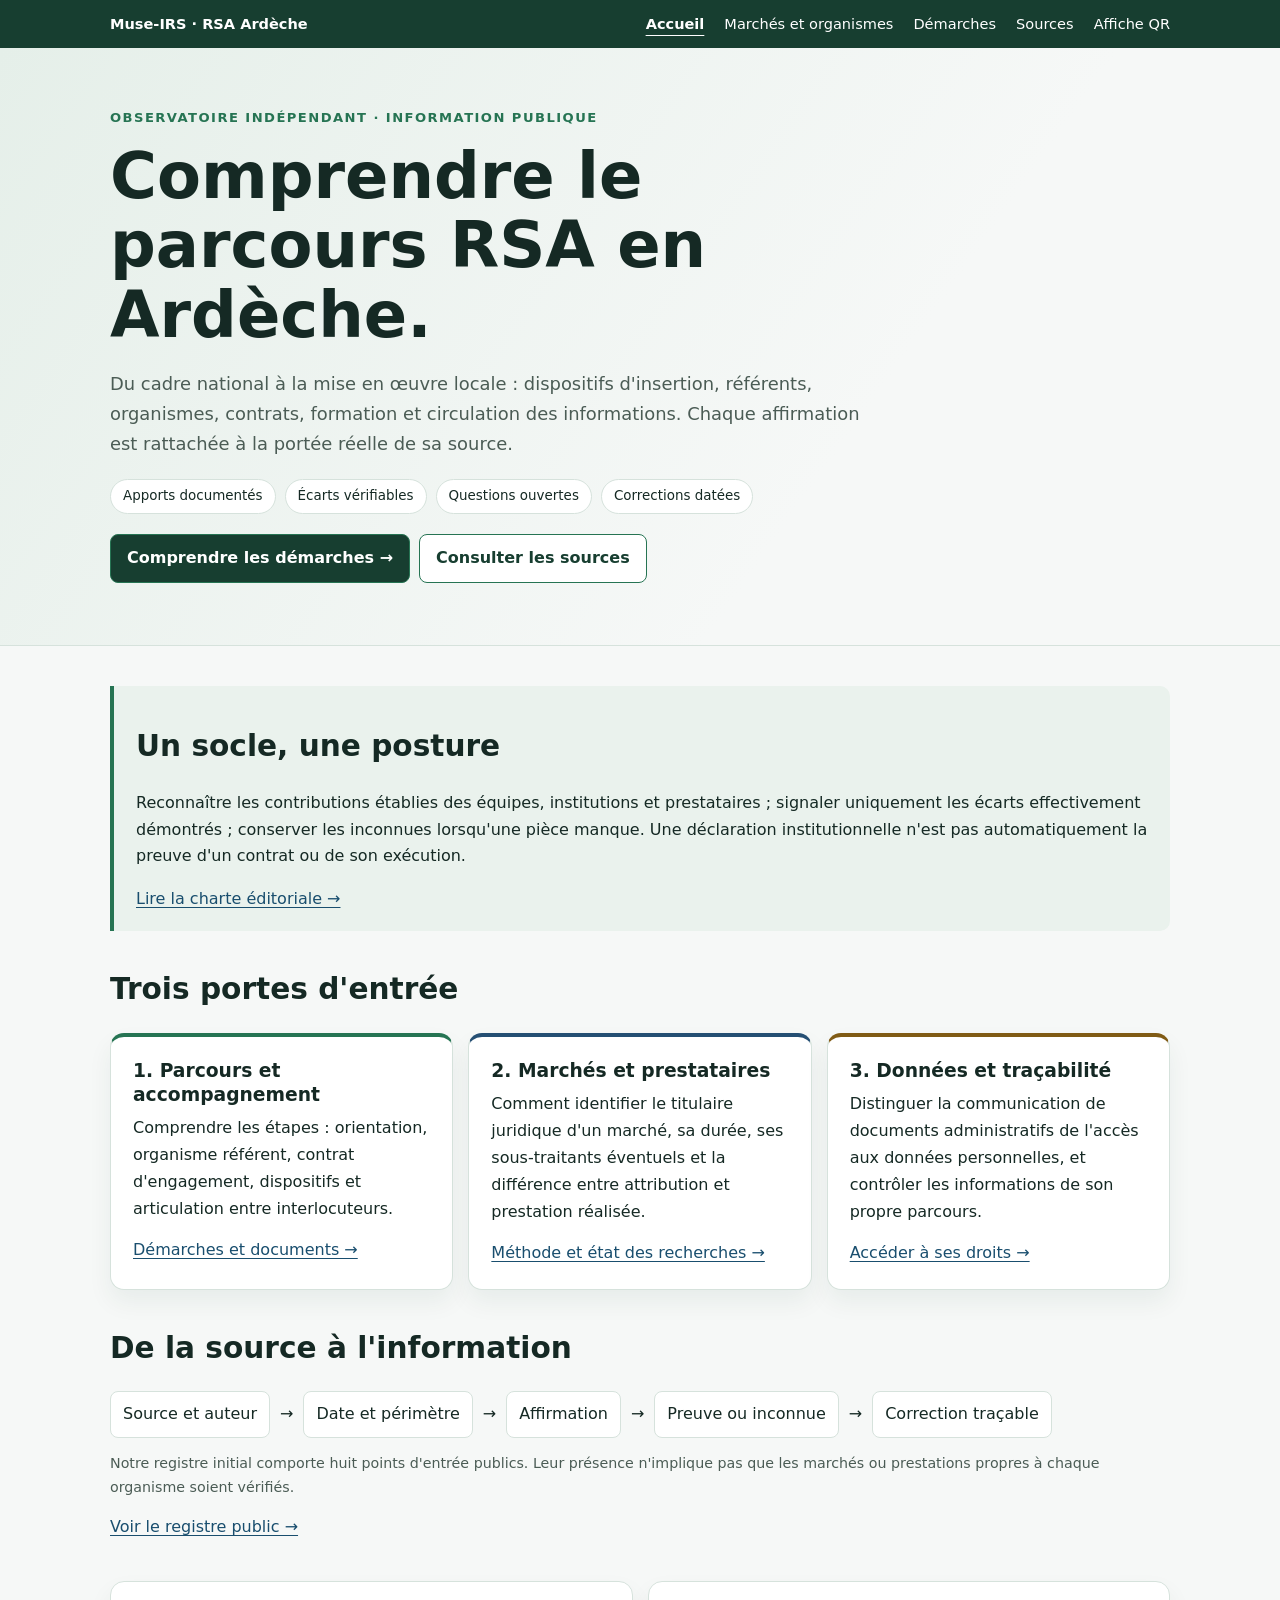
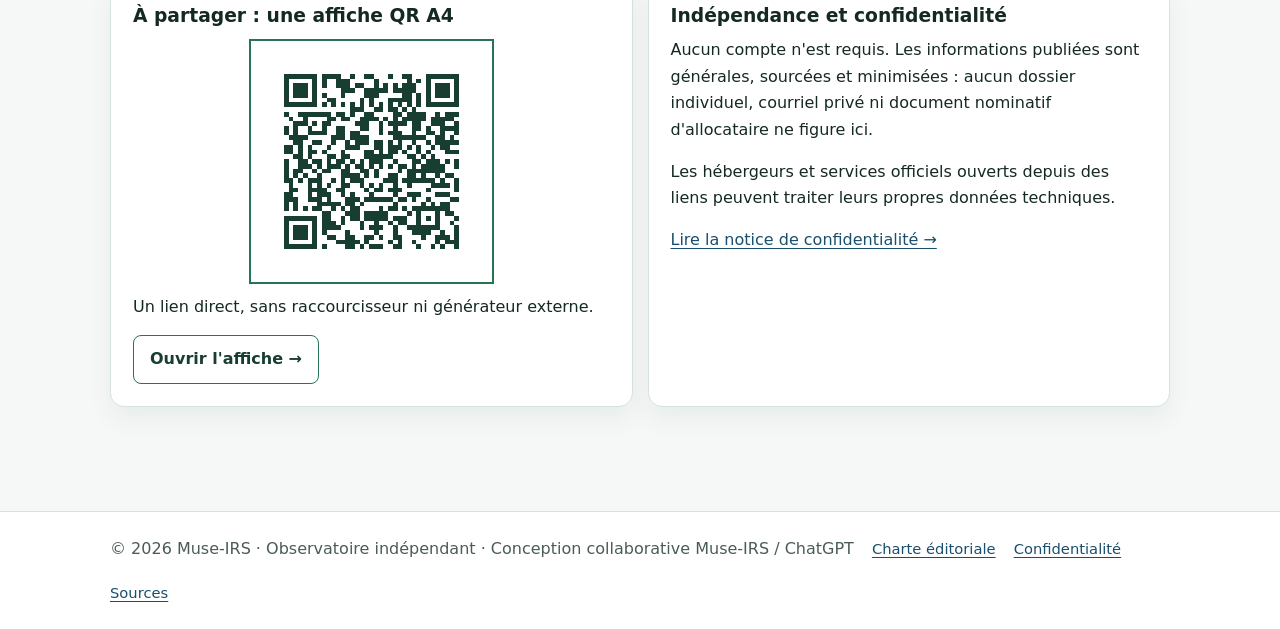
==== index.html @ 04b43466 "fix: validation des liens, huit sources publiques et QR canonique" ====
<!doctype html><html lang="fr"><head><meta charset="utf-8"><meta name="viewport" content="width=device-width,initial-scale=1"><meta name="referrer" content="no-referrer"><meta name="robots" content="index,follow"><meta name="description" content="Comprendre le parcours RSA en Ardèche : orientation, référents, organismes, marchés, formation, droits et sources publiques."><link rel="canonical" href="https://muse-irs.github.io/ardeche-rsa-insertion-parcours-observatoire-public/"><link rel="stylesheet" href="assets/styles.css"><title>Observatoire public du parcours RSA — Ardèche</title></head><body><nav class="topnav" aria-label="Navigation principale"><div class="wrap"><a class="brand" href="./">Muse-IRS · RSA Ardèche</a><a href="./" aria-current="page">Accueil</a><a href="marches-prestataires.html">Marchés et organismes</a><a href="demarches.html">Démarches</a><a href="sources.html">Sources</a><a href="affiche-qr-observatoire.html">Affiche QR</a></div></nav><header class="hero"><div class="wrap"><p class="eyebrow">Observatoire indépendant · Information publique</p><h1>Comprendre le parcours RSA en Ardèche.</h1><p class="lead">Du cadre national à la mise en œuvre locale : dispositifs d'insertion, référents, organismes, contrats, formation et circulation des informations. Chaque affirmation est rattachée à la portée réelle de sa source.</p><div class="pills"><span class="pill">Apports documentés</span><span class="pill">Écarts vérifiables</span><span class="pill">Questions ouvertes</span><span class="pill">Corrections datées</span></div><div class="actions"><a class="button primary" href="demarches.html">Comprendre les démarches →</a><a class="button" href="sources.html">Consulter les sources</a></div></div></header><main class="wrap"><section class="notice"><h2>Un socle, une posture</h2><p>Reconnaître les contributions établies des équipes, institutions et prestataires ; signaler uniquement les écarts effectivement démontrés ; conserver les inconnues lorsqu'une pièce manque. Une déclaration institutionnelle n'est pas automatiquement la preuve d'un contrat ou de son exécution.</p><a href="charte-editoriale.html">Lire la charte éditoriale →</a></section><section><h2>Trois portes d'entrée</h2><div class="grid"><article class="card good"><h3>1. Parcours et accompagnement</h3><p>Comprendre les étapes : orientation, organisme référent, contrat d'engagement, dispositifs et articulation entre interlocuteurs.</p><a href="demarches.html">Démarches et documents →</a></article><article class="card evidence"><h3>2. Marchés et prestataires</h3><p>Comment identifier le titulaire juridique d'un marché, sa durée, ses sous-traitants éventuels et la différence entre attribution et prestation réalisée.</p><a href="marches-prestataires.html">Méthode et état des recherches →</a></article><article class="card unknown"><h3>3. Données et traçabilité</h3><p>Distinguer la communication de documents administratifs de l'accès aux données personnelles, et contrôler les informations de son propre parcours.</p><a href="demarches.html#donnees">Accéder à ses droits →</a></article></div></section><section><h2>De la source à l'information</h2><div class="flow"><span>Source et auteur</span>→<span>Date et périmètre</span>→<span>Affirmation</span>→<span>Preuve ou inconnue</span>→<span>Correction traçable</span></div><p class="small">Notre registre initial comporte huit points d'entrée publics. Leur présence n'implique pas que les marchés ou prestations propres à chaque organisme soient vérifiés.</p><a href="sources.html">Voir le registre public →</a></section><section class="grid two"><article class="card"><h3>À partager : une affiche QR A4</h3><img class="qr-preview" src="assets/qr-observatoire.svg" alt="Code QR vers l'accueil de cet observatoire" width="245" height="245"><p>Un lien direct, sans raccourcisseur ni générateur externe.</p><a class="button" href="affiche-qr-observatoire.html">Ouvrir l'affiche →</a></article><article class="card"><h3>Indépendance et confidentialité</h3><p>Aucun compte n'est requis. Les informations publiées sont générales, sourcées et minimisées : aucun dossier individuel, courriel privé ni document nominatif d'allocataire ne figure ici.</p><p>Les hébergeurs et services officiels ouverts depuis des liens peuvent traiter leurs propres données techniques.</p><a href="privacy.html">Lire la notice de confidentialité →</a></article></section></main><footer><div class="wrap"><span>© 2026 Muse-IRS · Observatoire indépendant · Conception collaborative Muse-IRS / ChatGPT</span><a href="charte-editoriale.html">Charte éditoriale</a><a href="privacy.html">Confidentialité</a><a href="sources.html">Sources</a></div></footer></body></html>
---- assets/styles.css ----
:root{--bg:#f6f8f7;--panel:#fff;--ink:#152924;--muted:#4b5c55;--line:#d6e2dc;--green:#173e30;--accent:#267453;--blue:#254f73;--amber:#805b15;--shadow:0 12px 25px #163d3010}*{box-sizing:border-box}html{scroll-behavior:smooth}body{margin:0;background:var(--bg);font:16px/1.68 system-ui,-apple-system,BlinkMacSystemFont,"Segoe UI",sans-serif;color:var(--ink)}a{color:#194e6e;text-underline-offset:3px}a:focus-visible,button:focus-visible{outline:3px solid #a8621f;outline-offset:3px}.wrap{width:min(1060px,calc(100% - 36px));margin:auto}.hero{background:linear-gradient(125deg,#e5efe9,#f6f8f7 66%);padding:45px 0 42px;border-bottom:1px solid var(--line)}.eyebrow{font-weight:750;color:var(--accent);letter-spacing:.11em;font-size:.82rem;text-transform:uppercase}.hero h1{max-width:820px;font-size:clamp(2.25rem,5vw,4.4rem);line-height:1.09;margin:.5rem 0}.lead{max-width:780px;font-size:1.12rem;color:var(--muted)}.topnav{background:var(--green);color:white}.topnav .wrap{display:flex;align-items:center;gap:20px;flex-wrap:wrap;padding:12px 0}.topnav a{color:white;text-decoration:none;font-size:.91rem}.topnav a[aria-current="page"]{font-weight:800;text-decoration:underline;text-underline-offset:6px}.brand{font-weight:800;margin-right:auto}.pills,.actions{display:flex;gap:9px;flex-wrap:wrap;margin:20px 0}.pill{font-size:.84rem;padding:5px 12px;border-radius:99px;background:#fff;border:1px solid var(--line)}.button{display:inline-flex;gap:8px;align-items:center;border-radius:8px;padding:10px 16px;border:1px solid var(--accent);color:var(--green);text-decoration:none;background:#fff;font-weight:700}.button.primary{background:var(--green);color:#fff}.button:hover{filter:brightness(.95)}main{padding:28px 0 64px}section{margin:12px 0 40px}h2{line-height:1.25;font-size:clamp(1.45rem,3.5vw,1.85rem)}h3{line-height:1.3}.grid{display:grid;grid-template-columns:repeat(3,minmax(0,1fr));gap:15px}.grid.two{grid-template-columns:repeat(2,minmax(0,1fr))}.card{background:var(--panel);border:1px solid var(--line);border-radius:14px;padding:22px;box-shadow:var(--shadow)}.card h3{margin:0 0 8px}.card p{margin:.25rem 0 .9rem}.good{border-top:4px solid var(--accent)}.unknown{border-top:4px solid var(--amber)}.evidence{border-top:4px solid var(--blue)}.notice{background:#eaf2ed;border-left:4px solid var(--accent);padding:18px 22px;border-radius:0 10px 10px 0}.warning{background:#fcf4df;border-left-color:var(--amber)}.flow{display:flex;flex-wrap:wrap;gap:10px;align-items:center}.flow span{background:white;border:1px solid var(--line);border-radius:8px;padding:9px 12px}table{border-collapse:collapse;width:100%;background:#fff}th,td{border:1px solid var(--line);text-align:left;vertical-align:top;padding:12px}th{background:#eaf2ed}.table-scroll{overflow-x:auto}.table-scroll table{min-width:660px}.small{font-size:.89rem;color:var(--muted)}.date{font-variant-numeric:tabular-nums}.toc a{display:block;padding:7px 0}.qr-preview{width:min(245px,75%);display:block;margin:10px auto;background:#fff;padding:14px;border:2px solid var(--accent)}footer{border-top:1px solid var(--line);background:#fff;padding:24px 0;color:var(--muted)}footer .wrap{display:flex;gap:18px;flex-wrap:wrap;align-items:center}footer a{font-size:.92rem}.compact{max-width:820px}code{overflow-wrap:anywhere}ul li,ol li{margin:.32rem 0}@media(max-width:800px){.grid,.grid.two{grid-template-columns:1fr}.brand{width:100%}.hero{padding:36px 0 24px}.topnav .wrap{gap:14px}}@media(prefers-reduced-motion:reduce){html{scroll-behavior:auto}}@media print{.topnav,.actions,footer{display:none}body{background:white}.hero{padding:10px 0}.card{box-shadow:none}a{color:inherit}}
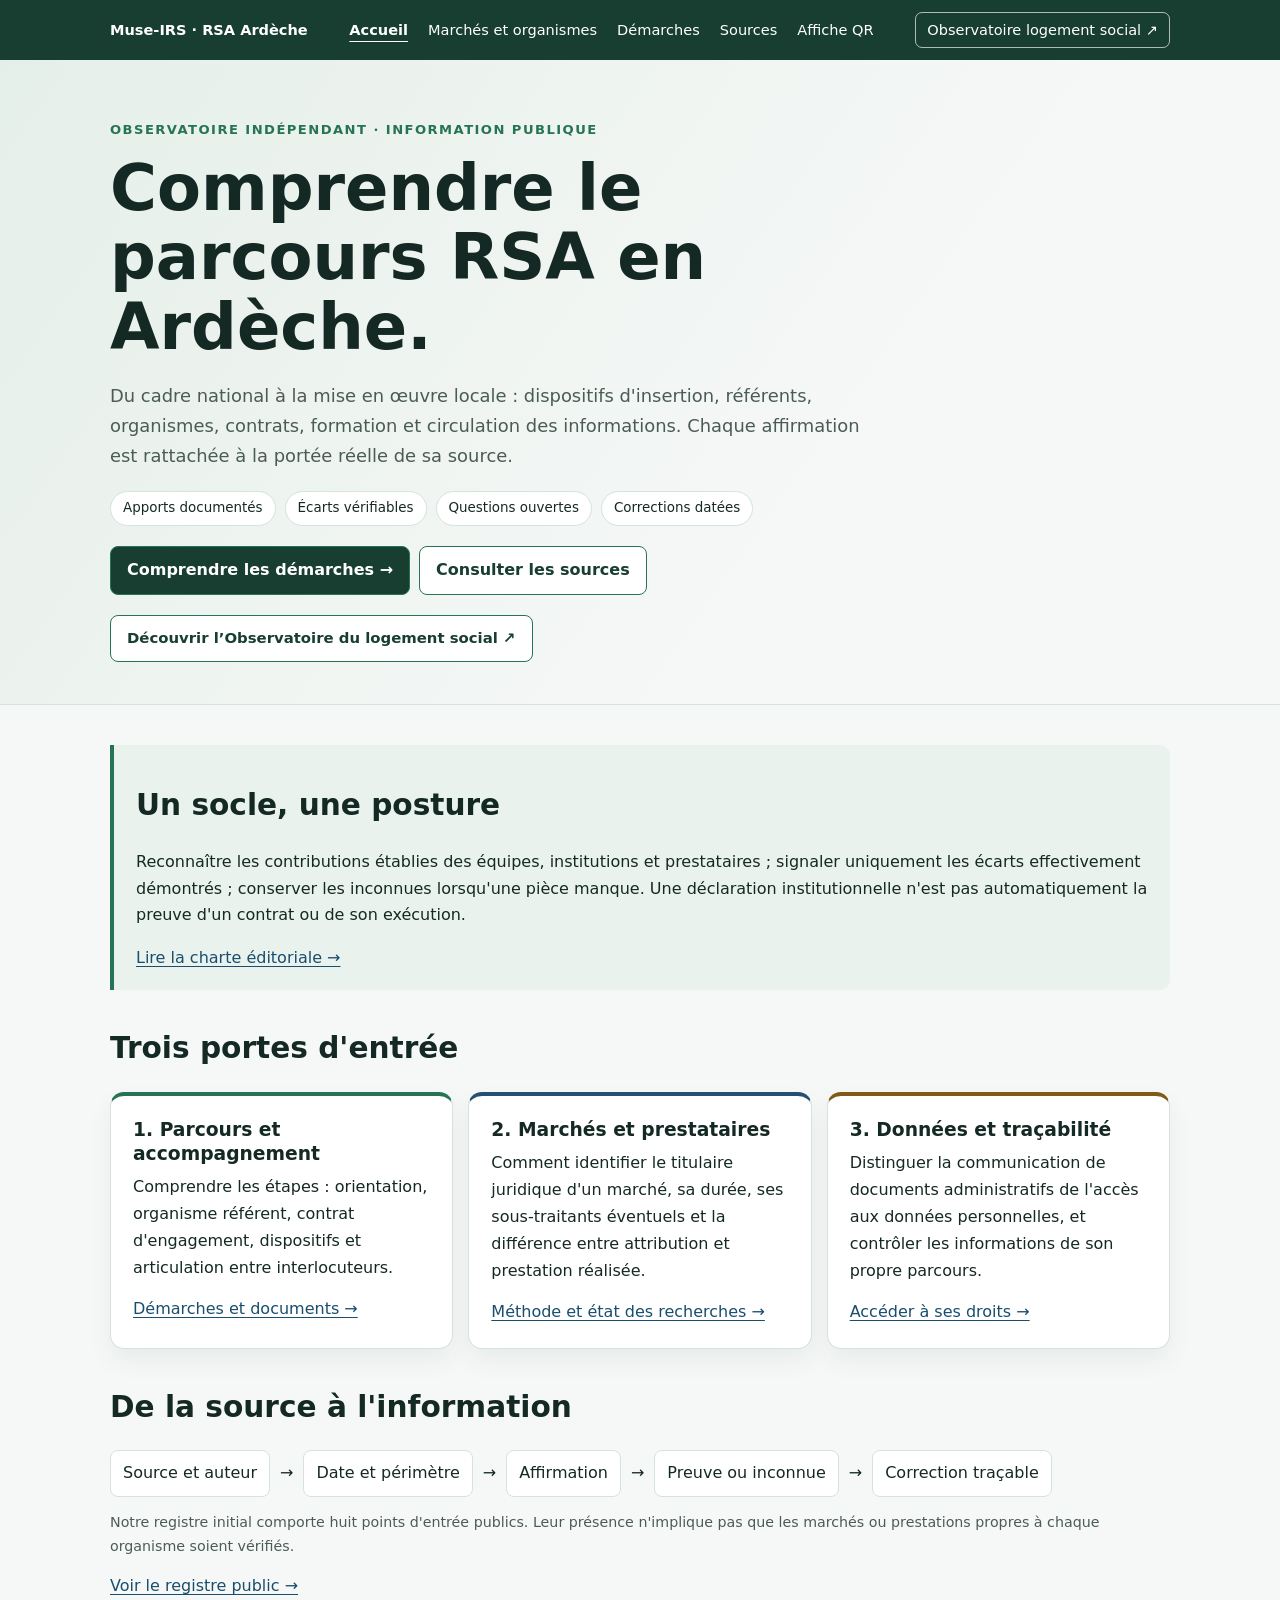
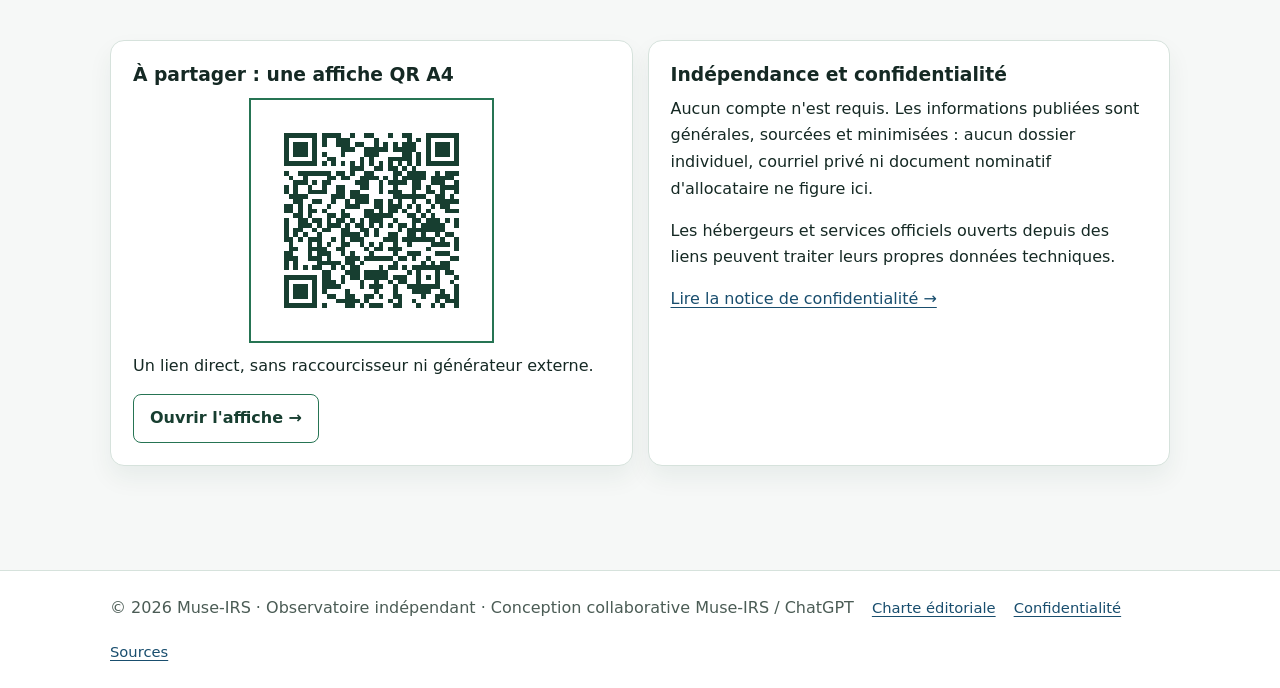
==== commit 043b23d9: "fix: exports QR PNG/PDF et navigation croisée des observatoires" ====
--- a/index.html
+++ b/index.html
@@ -1 +1 @@
-<!doctype html><html lang="fr"><head><meta charset="utf-8"><meta name="viewport" content="width=device-width,initial-scale=1"><meta name="referrer" content="no-referrer"><meta name="robots" content="index,follow"><meta name="description" content="Comprendre le parcours RSA en Ardèche : orientation, référents, organismes, marchés, formation, droits et sources publiques."><link rel="canonical" href="https://muse-irs.github.io/ardeche-rsa-insertion-parcours-observatoire-public/"><link rel="stylesheet" href="assets/styles.css"><title>Observatoire public du parcours RSA — Ardèche</title></head><body><nav class="topnav" aria-label="Navigation principale"><div class="wrap"><a class="brand" href="./">Muse-IRS · RSA Ardèche</a><a href="./" aria-current="page">Accueil</a><a href="marches-prestataires.html">Marchés et organismes</a><a href="demarches.html">Démarches</a><a href="sources.html">Sources</a><a href="affiche-qr-observatoire.html">Affiche QR</a></div></nav><header class="hero"><div class="wrap"><p class="eyebrow">Observatoire indépendant · Information publique</p><h1>Comprendre le parcours RSA en Ardèche.</h1><p class="lead">Du cadre national à la mise en œuvre locale : dispositifs d'insertion, référents, organismes, contrats, formation et circulation des informations. Chaque affirmation est rattachée à la portée réelle de sa source.</p><div class="pills"><span class="pill">Apports documentés</span><span class="pill">Écarts vérifiables</span><span class="pill">Questions ouvertes</span><span class="pill">Corrections datées</span></div><div class="actions"><a class="button primary" href="demarches.html">Comprendre les démarches →</a><a class="button" href="sources.html">Consulter les sources</a></div></div></header><main class="wrap"><section class="notice"><h2>Un socle, une posture</h2><p>Reconnaître les contributions établies des équipes, institutions et prestataires ; signaler uniquement les écarts effectivement démontrés ; conserver les inconnues lorsqu'une pièce manque. Une déclaration institutionnelle n'est pas automatiquement la preuve d'un contrat ou de son exécution.</p><a href="charte-editoriale.html">Lire la charte éditoriale →</a></section><section><h2>Trois portes d'entrée</h2><div class="grid"><article class="card good"><h3>1. Parcours et accompagnement</h3><p>Comprendre les étapes : orientation, organisme référent, contrat d'engagement, dispositifs et articulation entre interlocuteurs.</p><a href="demarches.html">Démarches et documents →</a></article><article class="card evidence"><h3>2. Marchés et prestataires</h3><p>Comment identifier le titulaire juridique d'un marché, sa durée, ses sous-traitants éventuels et la différence entre attribution et prestation réalisée.</p><a href="marches-prestataires.html">Méthode et état des recherches →</a></article><article class="card unknown"><h3>3. Données et traçabilité</h3><p>Distinguer la communication de documents administratifs de l'accès aux données personnelles, et contrôler les informations de son propre parcours.</p><a href="demarches.html#donnees">Accéder à ses droits →</a></article></div></section><section><h2>De la source à l'information</h2><div class="flow"><span>Source et auteur</span>→<span>Date et périmètre</span>→<span>Affirmation</span>→<span>Preuve ou inconnue</span>→<span>Correction traçable</span></div><p class="small">Notre registre initial comporte huit points d'entrée publics. Leur présence n'implique pas que les marchés ou prestations propres à chaque organisme soient vérifiés.</p><a href="sources.html">Voir le registre public →</a></section><section class="grid two"><article class="card"><h3>À partager : une affiche QR A4</h3><img class="qr-preview" src="assets/qr-observatoire.svg" alt="Code QR vers l'accueil de cet observatoire" width="245" height="245"><p>Un lien direct, sans raccourcisseur ni générateur externe.</p><a class="button" href="affiche-qr-observatoire.html">Ouvrir l'affiche →</a></article><article class="card"><h3>Indépendance et confidentialité</h3><p>Aucun compte n'est requis. Les informations publiées sont générales, sourcées et minimisées : aucun dossier individuel, courriel privé ni document nominatif d'allocataire ne figure ici.</p><p>Les hébergeurs et services officiels ouverts depuis des liens peuvent traiter leurs propres données techniques.</p><a href="privacy.html">Lire la notice de confidentialité →</a></article></section></main><footer><div class="wrap"><span>© 2026 Muse-IRS · Observatoire indépendant · Conception collaborative Muse-IRS / ChatGPT</span><a href="charte-editoriale.html">Charte éditoriale</a><a href="privacy.html">Confidentialité</a><a href="sources.html">Sources</a></div></footer></body></html>+<!doctype html><html lang="fr"><head><meta charset="utf-8"><meta name="viewport" content="width=device-width,initial-scale=1"><meta name="referrer" content="no-referrer"><meta name="robots" content="index,follow"><meta name="description" content="Comprendre le parcours RSA en Ardèche : orientation, référents, organismes, marchés, formation, droits et sources publiques."><link rel="canonical" href="https://muse-irs.github.io/ardeche-rsa-insertion-parcours-observatoire-public/"><link rel="stylesheet" href="assets/styles.css"><title>Observatoire public du parcours RSA — Ardèche</title></head><body><nav class="topnav" aria-label="Navigation principale"><div class="wrap"><a class="brand" href="./">Muse-IRS · RSA Ardèche</a><a href="./" aria-current="page">Accueil</a><a href="marches-prestataires.html">Marchés et organismes</a><a href="demarches.html">Démarches</a><a href="sources.html">Sources</a><a href="affiche-qr-observatoire.html">Affiche QR</a><a class="cross-observatory" href="https://muse-irs.github.io/ardeche-habitat-sc-amplitudes-observatoire-public/" rel="noopener noreferrer">Observatoire logement social ↗</a></div></nav><header class="hero"><div class="wrap"><p class="eyebrow">Observatoire indépendant · Information publique</p><h1>Comprendre le parcours RSA en Ardèche.</h1><p class="lead">Du cadre national à la mise en œuvre locale : dispositifs d'insertion, référents, organismes, contrats, formation et circulation des informations. Chaque affirmation est rattachée à la portée réelle de sa source.</p><div class="pills"><span class="pill">Apports documentés</span><span class="pill">Écarts vérifiables</span><span class="pill">Questions ouvertes</span><span class="pill">Corrections datées</span></div><div class="actions"><a class="button primary" href="demarches.html">Comprendre les démarches →</a><a class="button" href="sources.html">Consulter les sources</a></div><p class="observatory-link"><a class="button" href="https://muse-irs.github.io/ardeche-habitat-sc-amplitudes-observatoire-public/" rel="noopener noreferrer">Découvrir l’Observatoire du logement social ↗</a></p></div></header><main class="wrap"><section class="notice"><h2>Un socle, une posture</h2><p>Reconnaître les contributions établies des équipes, institutions et prestataires ; signaler uniquement les écarts effectivement démontrés ; conserver les inconnues lorsqu'une pièce manque. Une déclaration institutionnelle n'est pas automatiquement la preuve d'un contrat ou de son exécution.</p><a href="charte-editoriale.html">Lire la charte éditoriale →</a></section><section><h2>Trois portes d'entrée</h2><div class="grid"><article class="card good"><h3>1. Parcours et accompagnement</h3><p>Comprendre les étapes : orientation, organisme référent, contrat d'engagement, dispositifs et articulation entre interlocuteurs.</p><a href="demarches.html">Démarches et documents →</a></article><article class="card evidence"><h3>2. Marchés et prestataires</h3><p>Comment identifier le titulaire juridique d'un marché, sa durée, ses sous-traitants éventuels et la différence entre attribution et prestation réalisée.</p><a href="marches-prestataires.html">Méthode et état des recherches →</a></article><article class="card unknown"><h3>3. Données et traçabilité</h3><p>Distinguer la communication de documents administratifs de l'accès aux données personnelles, et contrôler les informations de son propre parcours.</p><a href="demarches.html#donnees">Accéder à ses droits →</a></article></div></section><section><h2>De la source à l'information</h2><div class="flow"><span>Source et auteur</span>→<span>Date et périmètre</span>→<span>Affirmation</span>→<span>Preuve ou inconnue</span>→<span>Correction traçable</span></div><p class="small">Notre registre initial comporte huit points d'entrée publics. Leur présence n'implique pas que les marchés ou prestations propres à chaque organisme soient vérifiés.</p><a href="sources.html">Voir le registre public →</a></section><section class="grid two"><article class="card"><h3>À partager : une affiche QR A4</h3><img class="qr-preview" src="assets/qr-observatoire.svg" alt="Code QR vers l'accueil de cet observatoire" width="245" height="245"><p>Un lien direct, sans raccourcisseur ni générateur externe.</p><a class="button" href="affiche-qr-observatoire.html">Ouvrir l'affiche →</a></article><article class="card"><h3>Indépendance et confidentialité</h3><p>Aucun compte n'est requis. Les informations publiées sont générales, sourcées et minimisées : aucun dossier individuel, courriel privé ni document nominatif d'allocataire ne figure ici.</p><p>Les hébergeurs et services officiels ouverts depuis des liens peuvent traiter leurs propres données techniques.</p><a href="privacy.html">Lire la notice de confidentialité →</a></article></section></main><footer><div class="wrap"><span>© 2026 Muse-IRS · Observatoire indépendant · Conception collaborative Muse-IRS / ChatGPT</span><a href="charte-editoriale.html">Charte éditoriale</a><a href="privacy.html">Confidentialité</a><a href="sources.html">Sources</a></div></footer></body></html>
--- a/assets/styles.css
+++ b/assets/styles.css
@@ -1 +1,4 @@
 :root{--bg:#f6f8f7;--panel:#fff;--ink:#152924;--muted:#4b5c55;--line:#d6e2dc;--green:#173e30;--accent:#267453;--blue:#254f73;--amber:#805b15;--shadow:0 12px 25px #163d3010}*{box-sizing:border-box}html{scroll-behavior:smooth}body{margin:0;background:var(--bg);font:16px/1.68 system-ui,-apple-system,BlinkMacSystemFont,"Segoe UI",sans-serif;color:var(--ink)}a{color:#194e6e;text-underline-offset:3px}a:focus-visible,button:focus-visible{outline:3px solid #a8621f;outline-offset:3px}.wrap{width:min(1060px,calc(100% - 36px));margin:auto}.hero{background:linear-gradient(125deg,#e5efe9,#f6f8f7 66%);padding:45px 0 42px;border-bottom:1px solid var(--line)}.eyebrow{font-weight:750;color:var(--accent);letter-spacing:.11em;font-size:.82rem;text-transform:uppercase}.hero h1{max-width:820px;font-size:clamp(2.25rem,5vw,4.4rem);line-height:1.09;margin:.5rem 0}.lead{max-width:780px;font-size:1.12rem;color:var(--muted)}.topnav{background:var(--green);color:white}.topnav .wrap{display:flex;align-items:center;gap:20px;flex-wrap:wrap;padding:12px 0}.topnav a{color:white;text-decoration:none;font-size:.91rem}.topnav a[aria-current="page"]{font-weight:800;text-decoration:underline;text-underline-offset:6px}.brand{font-weight:800;margin-right:auto}.pills,.actions{display:flex;gap:9px;flex-wrap:wrap;margin:20px 0}.pill{font-size:.84rem;padding:5px 12px;border-radius:99px;background:#fff;border:1px solid var(--line)}.button{display:inline-flex;gap:8px;align-items:center;border-radius:8px;padding:10px 16px;border:1px solid var(--accent);color:var(--green);text-decoration:none;background:#fff;font-weight:700}.button.primary{background:var(--green);color:#fff}.button:hover{filter:brightness(.95)}main{padding:28px 0 64px}section{margin:12px 0 40px}h2{line-height:1.25;font-size:clamp(1.45rem,3.5vw,1.85rem)}h3{line-height:1.3}.grid{display:grid;grid-template-columns:repeat(3,minmax(0,1fr));gap:15px}.grid.two{grid-template-columns:repeat(2,minmax(0,1fr))}.card{background:var(--panel);border:1px solid var(--line);border-radius:14px;padding:22px;box-shadow:var(--shadow)}.card h3{margin:0 0 8px}.card p{margin:.25rem 0 .9rem}.good{border-top:4px solid var(--accent)}.unknown{border-top:4px solid var(--amber)}.evidence{border-top:4px solid var(--blue)}.notice{background:#eaf2ed;border-left:4px solid var(--accent);padding:18px 22px;border-radius:0 10px 10px 0}.warning{background:#fcf4df;border-left-color:var(--amber)}.flow{display:flex;flex-wrap:wrap;gap:10px;align-items:center}.flow span{background:white;border:1px solid var(--line);border-radius:8px;padding:9px 12px}table{border-collapse:collapse;width:100%;background:#fff}th,td{border:1px solid var(--line);text-align:left;vertical-align:top;padding:12px}th{background:#eaf2ed}.table-scroll{overflow-x:auto}.table-scroll table{min-width:660px}.small{font-size:.89rem;color:var(--muted)}.date{font-variant-numeric:tabular-nums}.toc a{display:block;padding:7px 0}.qr-preview{width:min(245px,75%);display:block;margin:10px auto;background:#fff;padding:14px;border:2px solid var(--accent)}footer{border-top:1px solid var(--line);background:#fff;padding:24px 0;color:var(--muted)}footer .wrap{display:flex;gap:18px;flex-wrap:wrap;align-items:center}footer a{font-size:.92rem}.compact{max-width:820px}code{overflow-wrap:anywhere}ul li,ol li{margin:.32rem 0}@media(max-width:800px){.grid,.grid.two{grid-template-columns:1fr}.brand{width:100%}.hero{padding:36px 0 24px}.topnav .wrap{gap:14px}}@media(prefers-reduced-motion:reduce){html{scroll-behavior:auto}}@media print{.topnav,.actions,footer{display:none}body{background:white}.hero{padding:10px 0}.card{box-shadow:none}a{color:inherit}}
+
+.topnav .cross-observatory{margin-left:auto;padding:5px 11px;border:1px solid rgba(255,255,255,.65);border-radius:7px;white-space:normal}.observatory-link{margin:12px 0 0}.observatory-link .button{font-size:.93rem}
+@media(max-width:800px){.topnav .cross-observatory{margin-left:0}}
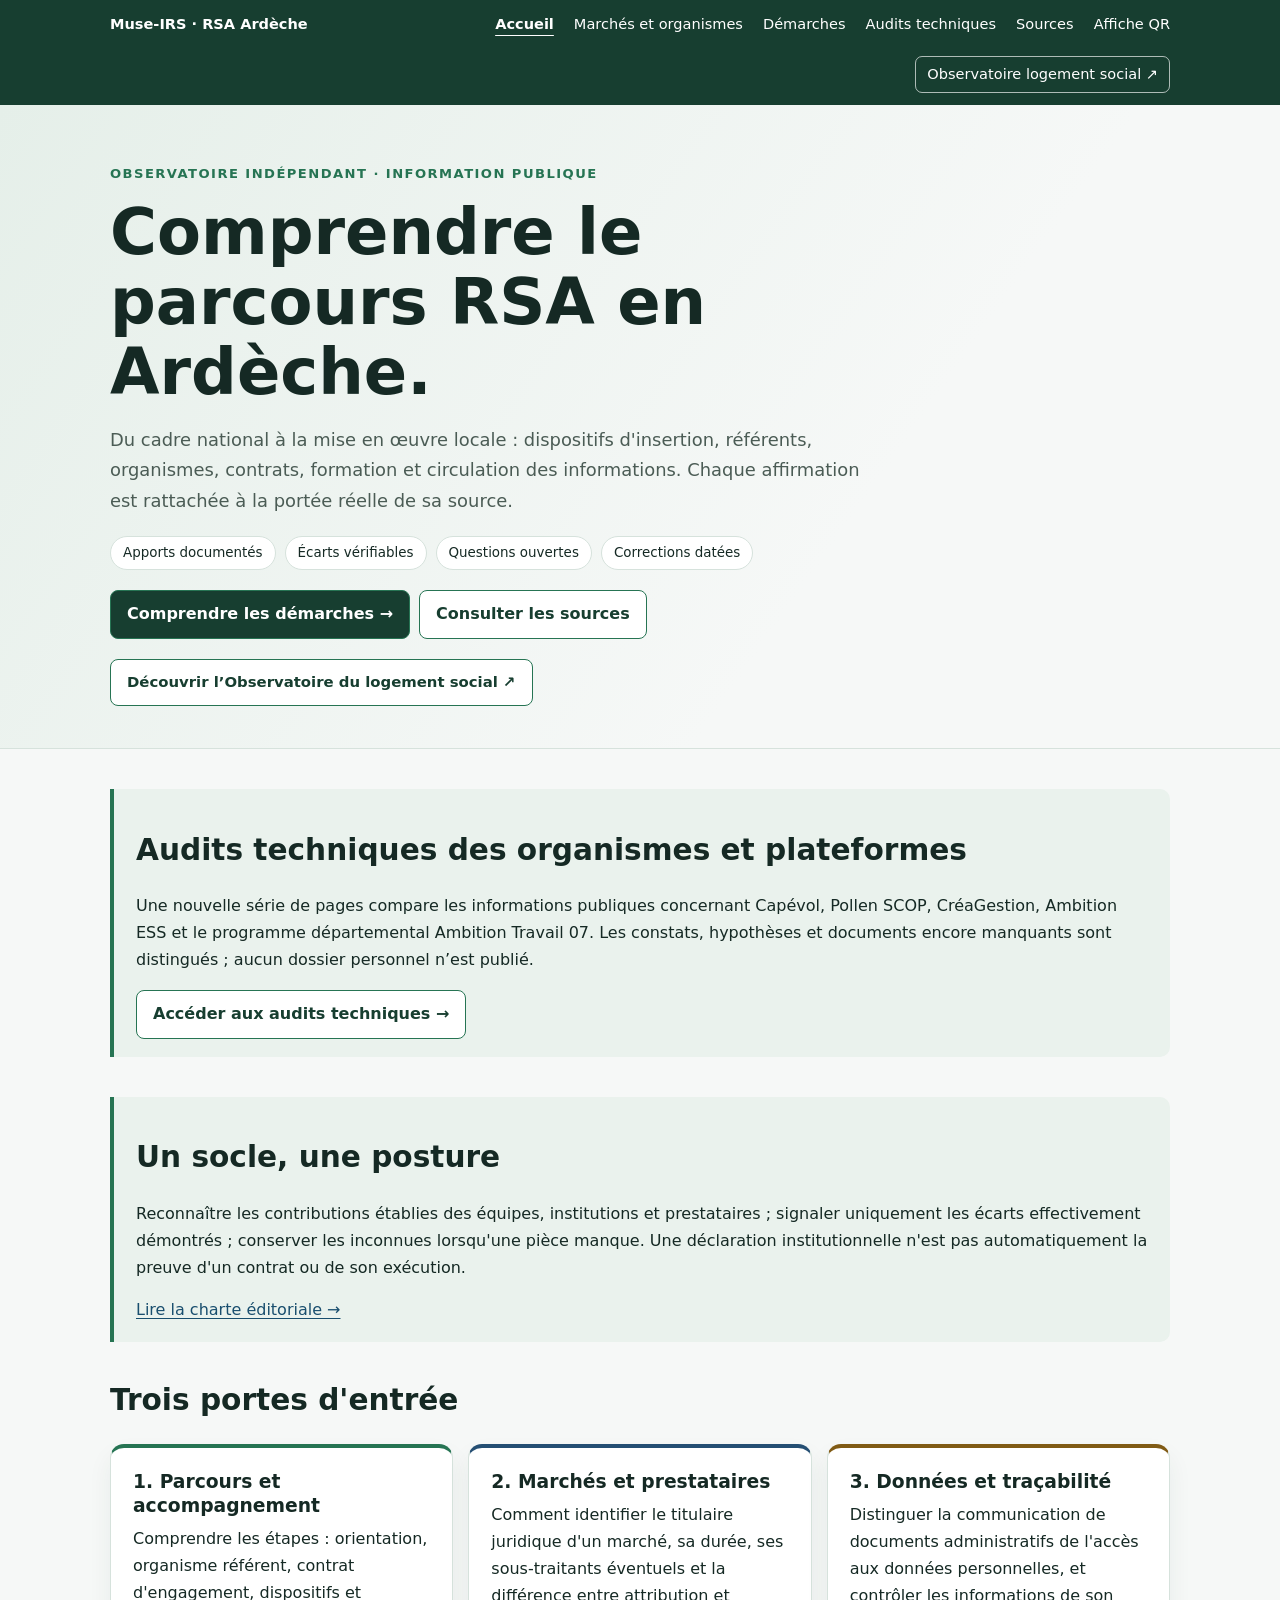
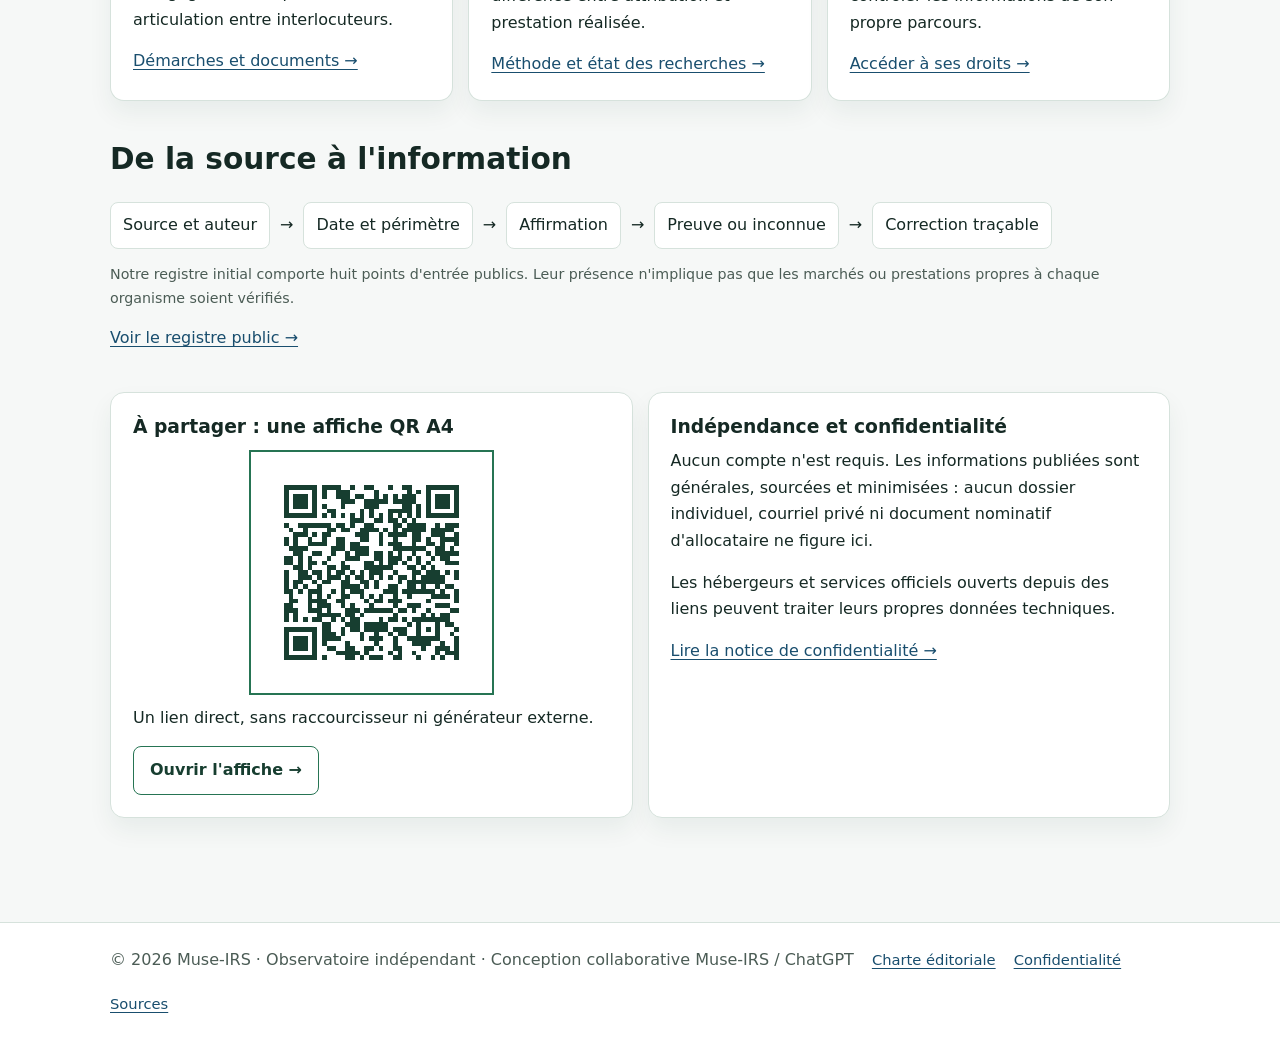
==== commit 0033ddf4: "site: relier les audits techniques à l'accueil RSA" ====
--- a/index.html
+++ b/index.html
@@ -1 +1 @@
-<!doctype html><html lang="fr"><head><meta charset="utf-8"><meta name="viewport" content="width=device-width,initial-scale=1"><meta name="referrer" content="no-referrer"><meta name="robots" content="index,follow"><meta name="description" content="Comprendre le parcours RSA en Ardèche : orientation, référents, organismes, marchés, formation, droits et sources publiques."><link rel="canonical" href="https://muse-irs.github.io/ardeche-rsa-insertion-parcours-observatoire-public/"><link rel="stylesheet" href="assets/styles.css"><title>Observatoire public du parcours RSA — Ardèche</title></head><body><nav class="topnav" aria-label="Navigation principale"><div class="wrap"><a class="brand" href="./">Muse-IRS · RSA Ardèche</a><a href="./" aria-current="page">Accueil</a><a href="marches-prestataires.html">Marchés et organismes</a><a href="demarches.html">Démarches</a><a href="sources.html">Sources</a><a href="affiche-qr-observatoire.html">Affiche QR</a><a class="cross-observatory" href="https://muse-irs.github.io/ardeche-habitat-sc-amplitudes-observatoire-public/" rel="noopener noreferrer">Observatoire logement social ↗</a></div></nav><header class="hero"><div class="wrap"><p class="eyebrow">Observatoire indépendant · Information publique</p><h1>Comprendre le parcours RSA en Ardèche.</h1><p class="lead">Du cadre national à la mise en œuvre locale : dispositifs d'insertion, référents, organismes, contrats, formation et circulation des informations. Chaque affirmation est rattachée à la portée réelle de sa source.</p><div class="pills"><span class="pill">Apports documentés</span><span class="pill">Écarts vérifiables</span><span class="pill">Questions ouvertes</span><span class="pill">Corrections datées</span></div><div class="actions"><a class="button primary" href="demarches.html">Comprendre les démarches →</a><a class="button" href="sources.html">Consulter les sources</a></div><p class="observatory-link"><a class="button" href="https://muse-irs.github.io/ardeche-habitat-sc-amplitudes-observatoire-public/" rel="noopener noreferrer">Découvrir l’Observatoire du logement social ↗</a></p></div></header><main class="wrap"><section class="notice"><h2>Un socle, une posture</h2><p>Reconnaître les contributions établies des équipes, institutions et prestataires ; signaler uniquement les écarts effectivement démontrés ; conserver les inconnues lorsqu'une pièce manque. Une déclaration institutionnelle n'est pas automatiquement la preuve d'un contrat ou de son exécution.</p><a href="charte-editoriale.html">Lire la charte éditoriale →</a></section><section><h2>Trois portes d'entrée</h2><div class="grid"><article class="card good"><h3>1. Parcours et accompagnement</h3><p>Comprendre les étapes : orientation, organisme référent, contrat d'engagement, dispositifs et articulation entre interlocuteurs.</p><a href="demarches.html">Démarches et documents →</a></article><article class="card evidence"><h3>2. Marchés et prestataires</h3><p>Comment identifier le titulaire juridique d'un marché, sa durée, ses sous-traitants éventuels et la différence entre attribution et prestation réalisée.</p><a href="marches-prestataires.html">Méthode et état des recherches →</a></article><article class="card unknown"><h3>3. Données et traçabilité</h3><p>Distinguer la communication de documents administratifs de l'accès aux données personnelles, et contrôler les informations de son propre parcours.</p><a href="demarches.html#donnees">Accéder à ses droits →</a></article></div></section><section><h2>De la source à l'information</h2><div class="flow"><span>Source et auteur</span>→<span>Date et périmètre</span>→<span>Affirmation</span>→<span>Preuve ou inconnue</span>→<span>Correction traçable</span></div><p class="small">Notre registre initial comporte huit points d'entrée publics. Leur présence n'implique pas que les marchés ou prestations propres à chaque organisme soient vérifiés.</p><a href="sources.html">Voir le registre public →</a></section><section class="grid two"><article class="card"><h3>À partager : une affiche QR A4</h3><img class="qr-preview" src="assets/qr-observatoire.svg" alt="Code QR vers l'accueil de cet observatoire" width="245" height="245"><p>Un lien direct, sans raccourcisseur ni générateur externe.</p><a class="button" href="affiche-qr-observatoire.html">Ouvrir l'affiche →</a></article><article class="card"><h3>Indépendance et confidentialité</h3><p>Aucun compte n'est requis. Les informations publiées sont générales, sourcées et minimisées : aucun dossier individuel, courriel privé ni document nominatif d'allocataire ne figure ici.</p><p>Les hébergeurs et services officiels ouverts depuis des liens peuvent traiter leurs propres données techniques.</p><a href="privacy.html">Lire la notice de confidentialité →</a></article></section></main><footer><div class="wrap"><span>© 2026 Muse-IRS · Observatoire indépendant · Conception collaborative Muse-IRS / ChatGPT</span><a href="charte-editoriale.html">Charte éditoriale</a><a href="privacy.html">Confidentialité</a><a href="sources.html">Sources</a></div></footer></body></html>+<!doctype html><html lang="fr"><head><meta charset="utf-8"><meta name="viewport" content="width=device-width,initial-scale=1"><meta name="referrer" content="no-referrer"><meta name="robots" content="index,follow"><meta name="description" content="Comprendre le parcours RSA en Ardèche : orientation, référents, organismes, marchés, formation, droits et sources publiques."><link rel="canonical" href="https://muse-irs.github.io/ardeche-rsa-insertion-parcours-observatoire-public/"><link rel="stylesheet" href="assets/styles.css"><title>Observatoire public du parcours RSA — Ardèche</title></head><body><nav class="topnav" aria-label="Navigation principale"><div class="wrap"><a class="brand" href="./">Muse-IRS · RSA Ardèche</a><a href="./" aria-current="page">Accueil</a><a href="marches-prestataires.html">Marchés et organismes</a><a href="demarches.html">Démarches</a><a href="audit-technique-sites.html">Audits techniques</a><a href="sources.html">Sources</a><a href="affiche-qr-observatoire.html">Affiche QR</a><a class="cross-observatory" href="https://muse-irs.github.io/ardeche-habitat-sc-amplitudes-observatoire-public/" rel="noopener noreferrer">Observatoire logement social ↗</a></div></nav><header class="hero"><div class="wrap"><p class="eyebrow">Observatoire indépendant · Information publique</p><h1>Comprendre le parcours RSA en Ardèche.</h1><p class="lead">Du cadre national à la mise en œuvre locale : dispositifs d'insertion, référents, organismes, contrats, formation et circulation des informations. Chaque affirmation est rattachée à la portée réelle de sa source.</p><div class="pills"><span class="pill">Apports documentés</span><span class="pill">Écarts vérifiables</span><span class="pill">Questions ouvertes</span><span class="pill">Corrections datées</span></div><div class="actions"><a class="button primary" href="demarches.html">Comprendre les démarches →</a><a class="button" href="sources.html">Consulter les sources</a></div><p class="observatory-link"><a class="button" href="https://muse-irs.github.io/ardeche-habitat-sc-amplitudes-observatoire-public/" rel="noopener noreferrer">Découvrir l’Observatoire du logement social ↗</a></p></div></header><main class="wrap"><section class="notice"><h2>Audits techniques des organismes et plateformes</h2><p>Une nouvelle série de pages compare les informations publiques concernant Capévol, Pollen SCOP, CréaGestion, Ambition ESS et le programme départemental Ambition Travail 07. Les constats, hypothèses et documents encore manquants sont distingués ; aucun dossier personnel n’est publié.</p><a class="button" href="audit-technique-sites.html">Accéder aux audits techniques →</a></section><section class="notice"><h2>Un socle, une posture</h2><p>Reconnaître les contributions établies des équipes, institutions et prestataires ; signaler uniquement les écarts effectivement démontrés ; conserver les inconnues lorsqu'une pièce manque. Une déclaration institutionnelle n'est pas automatiquement la preuve d'un contrat ou de son exécution.</p><a href="charte-editoriale.html">Lire la charte éditoriale →</a></section><section><h2>Trois portes d'entrée</h2><div class="grid"><article class="card good"><h3>1. Parcours et accompagnement</h3><p>Comprendre les étapes : orientation, organisme référent, contrat d'engagement, dispositifs et articulation entre interlocuteurs.</p><a href="demarches.html">Démarches et documents →</a></article><article class="card evidence"><h3>2. Marchés et prestataires</h3><p>Comment identifier le titulaire juridique d'un marché, sa durée, ses sous-traitants éventuels et la différence entre attribution et prestation réalisée.</p><a href="marches-prestataires.html">Méthode et état des recherches →</a></article><article class="card unknown"><h3>3. Données et traçabilité</h3><p>Distinguer la communication de documents administratifs de l'accès aux données personnelles, et contrôler les informations de son propre parcours.</p><a href="demarches.html#donnees">Accéder à ses droits →</a></article></div></section><section><h2>De la source à l'information</h2><div class="flow"><span>Source et auteur</span>→<span>Date et périmètre</span>→<span>Affirmation</span>→<span>Preuve ou inconnue</span>→<span>Correction traçable</span></div><p class="small">Notre registre initial comporte huit points d'entrée publics. Leur présence n'implique pas que les marchés ou prestations propres à chaque organisme soient vérifiés.</p><a href="sources.html">Voir le registre public →</a></section><section class="grid two"><article class="card"><h3>À partager : une affiche QR A4</h3><img class="qr-preview" src="assets/qr-observatoire.svg" alt="Code QR vers l'accueil de cet observatoire" width="245" height="245"><p>Un lien direct, sans raccourcisseur ni générateur externe.</p><a class="button" href="affiche-qr-observatoire.html">Ouvrir l'affiche →</a></article><article class="card"><h3>Indépendance et confidentialité</h3><p>Aucun compte n'est requis. Les informations publiées sont générales, sourcées et minimisées : aucun dossier individuel, courriel privé ni document nominatif d'allocataire ne figure ici.</p><p>Les hébergeurs et services officiels ouverts depuis des liens peuvent traiter leurs propres données techniques.</p><a href="privacy.html">Lire la notice de confidentialité →</a></article></section></main><footer><div class="wrap"><span>© 2026 Muse-IRS · Observatoire indépendant · Conception collaborative Muse-IRS / ChatGPT</span><a href="charte-editoriale.html">Charte éditoriale</a><a href="privacy.html">Confidentialité</a><a href="sources.html">Sources</a></div></footer></body></html>
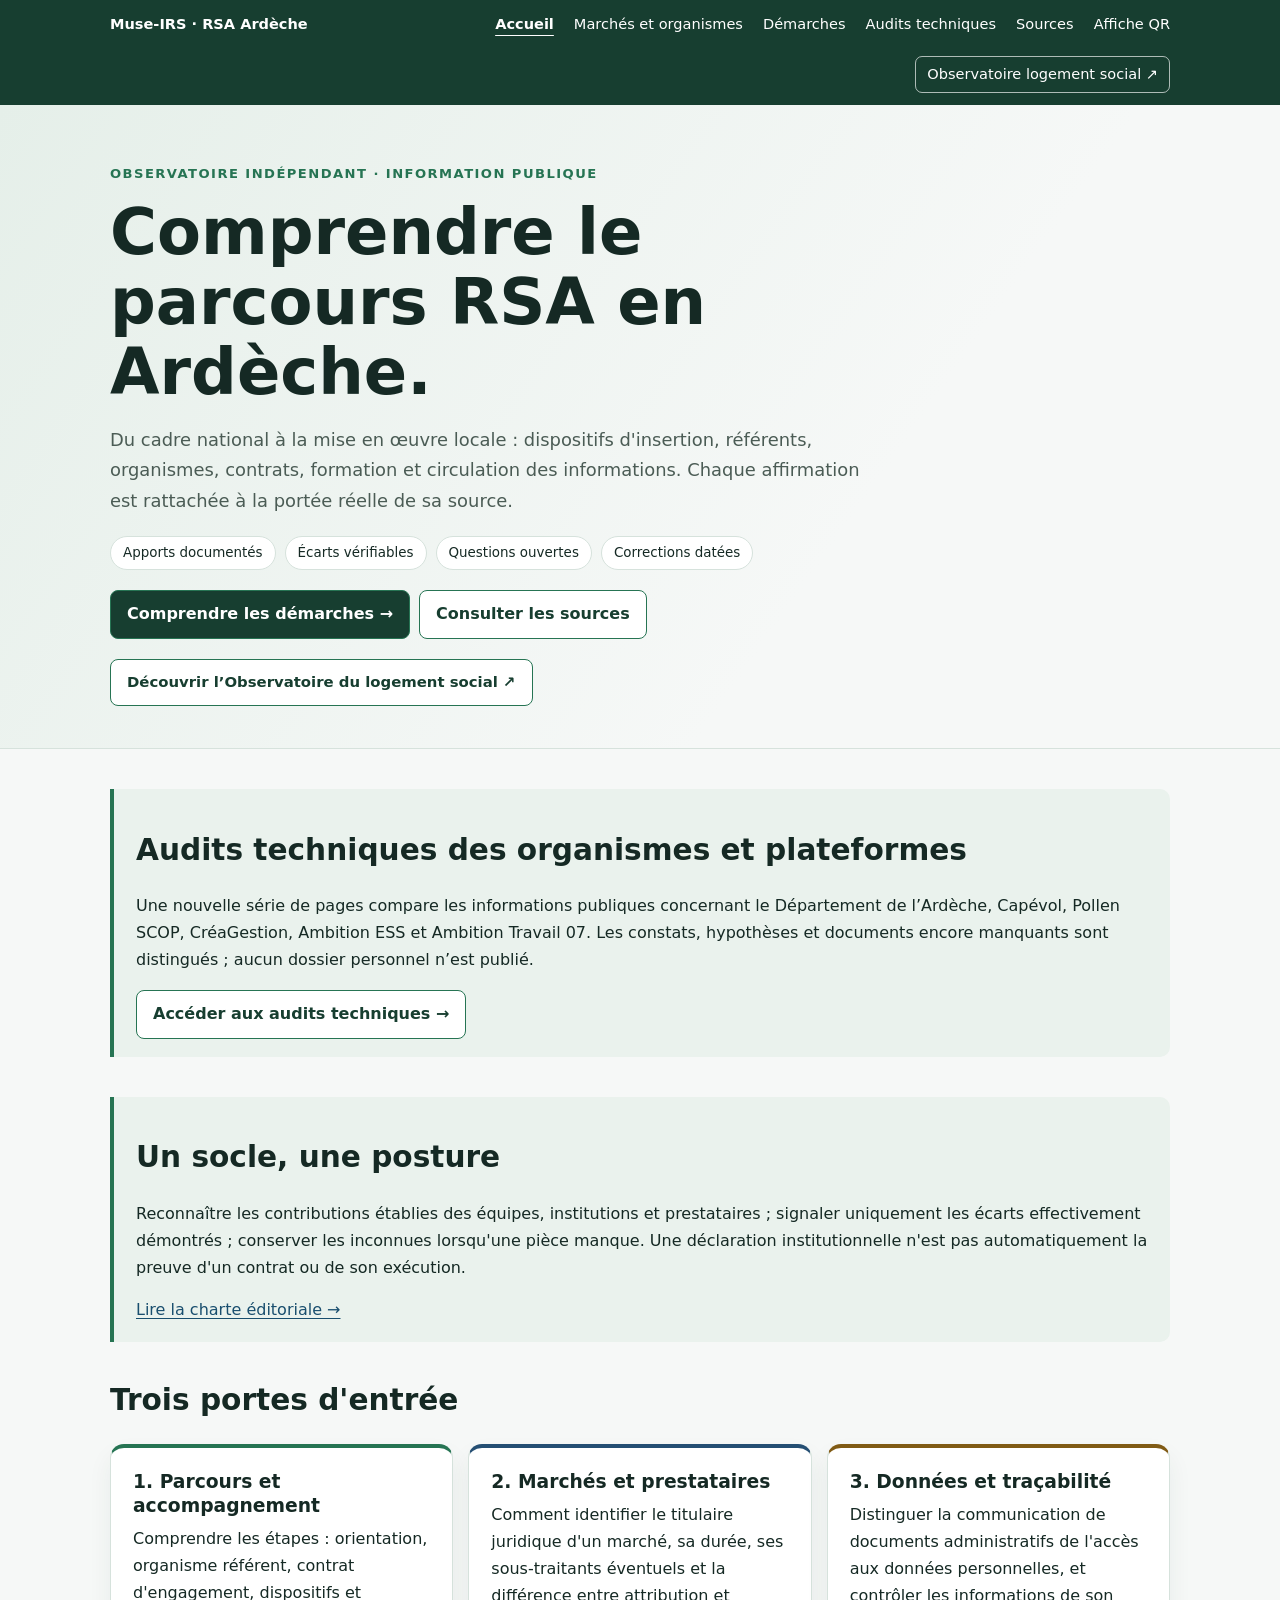
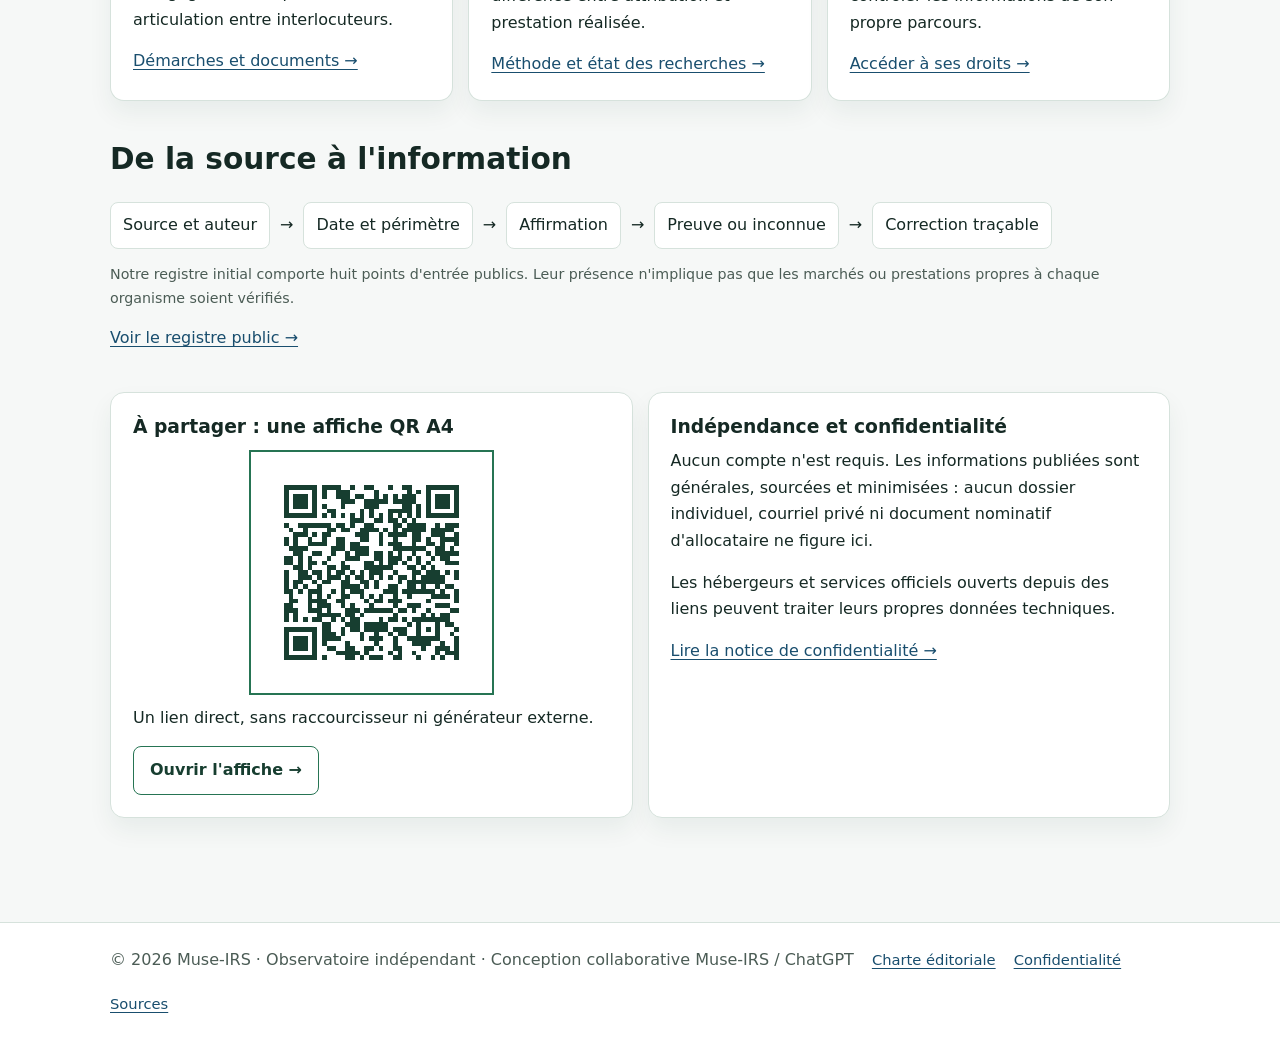
==== commit 1ffeec99: "audit public: étude Perplexity consolidée et audit documentaire du Département" ====
--- a/index.html
+++ b/index.html
@@ -1 +1 @@
-<!doctype html><html lang="fr"><head><meta charset="utf-8"><meta name="viewport" content="width=device-width,initial-scale=1"><meta name="referrer" content="no-referrer"><meta name="robots" content="index,follow"><meta name="description" content="Comprendre le parcours RSA en Ardèche : orientation, référents, organismes, marchés, formation, droits et sources publiques."><link rel="canonical" href="https://muse-irs.github.io/ardeche-rsa-insertion-parcours-observatoire-public/"><link rel="stylesheet" href="assets/styles.css"><title>Observatoire public du parcours RSA — Ardèche</title></head><body><nav class="topnav" aria-label="Navigation principale"><div class="wrap"><a class="brand" href="./">Muse-IRS · RSA Ardèche</a><a href="./" aria-current="page">Accueil</a><a href="marches-prestataires.html">Marchés et organismes</a><a href="demarches.html">Démarches</a><a href="audit-technique-sites.html">Audits techniques</a><a href="sources.html">Sources</a><a href="affiche-qr-observatoire.html">Affiche QR</a><a class="cross-observatory" href="https://muse-irs.github.io/ardeche-habitat-sc-amplitudes-observatoire-public/" rel="noopener noreferrer">Observatoire logement social ↗</a></div></nav><header class="hero"><div class="wrap"><p class="eyebrow">Observatoire indépendant · Information publique</p><h1>Comprendre le parcours RSA en Ardèche.</h1><p class="lead">Du cadre national à la mise en œuvre locale : dispositifs d'insertion, référents, organismes, contrats, formation et circulation des informations. Chaque affirmation est rattachée à la portée réelle de sa source.</p><div class="pills"><span class="pill">Apports documentés</span><span class="pill">Écarts vérifiables</span><span class="pill">Questions ouvertes</span><span class="pill">Corrections datées</span></div><div class="actions"><a class="button primary" href="demarches.html">Comprendre les démarches →</a><a class="button" href="sources.html">Consulter les sources</a></div><p class="observatory-link"><a class="button" href="https://muse-irs.github.io/ardeche-habitat-sc-amplitudes-observatoire-public/" rel="noopener noreferrer">Découvrir l’Observatoire du logement social ↗</a></p></div></header><main class="wrap"><section class="notice"><h2>Audits techniques des organismes et plateformes</h2><p>Une nouvelle série de pages compare les informations publiques concernant Capévol, Pollen SCOP, CréaGestion, Ambition ESS et le programme départemental Ambition Travail 07. Les constats, hypothèses et documents encore manquants sont distingués ; aucun dossier personnel n’est publié.</p><a class="button" href="audit-technique-sites.html">Accéder aux audits techniques →</a></section><section class="notice"><h2>Un socle, une posture</h2><p>Reconnaître les contributions établies des équipes, institutions et prestataires ; signaler uniquement les écarts effectivement démontrés ; conserver les inconnues lorsqu'une pièce manque. Une déclaration institutionnelle n'est pas automatiquement la preuve d'un contrat ou de son exécution.</p><a href="charte-editoriale.html">Lire la charte éditoriale →</a></section><section><h2>Trois portes d'entrée</h2><div class="grid"><article class="card good"><h3>1. Parcours et accompagnement</h3><p>Comprendre les étapes : orientation, organisme référent, contrat d'engagement, dispositifs et articulation entre interlocuteurs.</p><a href="demarches.html">Démarches et documents →</a></article><article class="card evidence"><h3>2. Marchés et prestataires</h3><p>Comment identifier le titulaire juridique d'un marché, sa durée, ses sous-traitants éventuels et la différence entre attribution et prestation réalisée.</p><a href="marches-prestataires.html">Méthode et état des recherches →</a></article><article class="card unknown"><h3>3. Données et traçabilité</h3><p>Distinguer la communication de documents administratifs de l'accès aux données personnelles, et contrôler les informations de son propre parcours.</p><a href="demarches.html#donnees">Accéder à ses droits →</a></article></div></section><section><h2>De la source à l'information</h2><div class="flow"><span>Source et auteur</span>→<span>Date et périmètre</span>→<span>Affirmation</span>→<span>Preuve ou inconnue</span>→<span>Correction traçable</span></div><p class="small">Notre registre initial comporte huit points d'entrée publics. Leur présence n'implique pas que les marchés ou prestations propres à chaque organisme soient vérifiés.</p><a href="sources.html">Voir le registre public →</a></section><section class="grid two"><article class="card"><h3>À partager : une affiche QR A4</h3><img class="qr-preview" src="assets/qr-observatoire.svg" alt="Code QR vers l'accueil de cet observatoire" width="245" height="245"><p>Un lien direct, sans raccourcisseur ni générateur externe.</p><a class="button" href="affiche-qr-observatoire.html">Ouvrir l'affiche →</a></article><article class="card"><h3>Indépendance et confidentialité</h3><p>Aucun compte n'est requis. Les informations publiées sont générales, sourcées et minimisées : aucun dossier individuel, courriel privé ni document nominatif d'allocataire ne figure ici.</p><p>Les hébergeurs et services officiels ouverts depuis des liens peuvent traiter leurs propres données techniques.</p><a href="privacy.html">Lire la notice de confidentialité →</a></article></section></main><footer><div class="wrap"><span>© 2026 Muse-IRS · Observatoire indépendant · Conception collaborative Muse-IRS / ChatGPT</span><a href="charte-editoriale.html">Charte éditoriale</a><a href="privacy.html">Confidentialité</a><a href="sources.html">Sources</a></div></footer></body></html>+<!doctype html><html lang="fr"><head><meta charset="utf-8"><meta name="viewport" content="width=device-width,initial-scale=1"><meta name="referrer" content="no-referrer"><meta name="robots" content="index,follow"><meta name="description" content="Comprendre le parcours RSA en Ardèche : orientation, référents, organismes, marchés, formation, droits et sources publiques."><link rel="canonical" href="https://muse-irs.github.io/ardeche-rsa-insertion-parcours-observatoire-public/"><link rel="stylesheet" href="assets/styles.css"><title>Observatoire public du parcours RSA — Ardèche</title></head><body><nav class="topnav" aria-label="Navigation principale"><div class="wrap"><a class="brand" href="./">Muse-IRS · RSA Ardèche</a><a href="./" aria-current="page">Accueil</a><a href="marches-prestataires.html">Marchés et organismes</a><a href="demarches.html">Démarches</a><a href="audit-technique-sites.html">Audits techniques</a><a href="sources.html">Sources</a><a href="affiche-qr-observatoire.html">Affiche QR</a><a class="cross-observatory" href="https://muse-irs.github.io/ardeche-habitat-sc-amplitudes-observatoire-public/" rel="noopener noreferrer">Observatoire logement social ↗</a></div></nav><header class="hero"><div class="wrap"><p class="eyebrow">Observatoire indépendant · Information publique</p><h1>Comprendre le parcours RSA en Ardèche.</h1><p class="lead">Du cadre national à la mise en œuvre locale : dispositifs d'insertion, référents, organismes, contrats, formation et circulation des informations. Chaque affirmation est rattachée à la portée réelle de sa source.</p><div class="pills"><span class="pill">Apports documentés</span><span class="pill">Écarts vérifiables</span><span class="pill">Questions ouvertes</span><span class="pill">Corrections datées</span></div><div class="actions"><a class="button primary" href="demarches.html">Comprendre les démarches →</a><a class="button" href="sources.html">Consulter les sources</a></div><p class="observatory-link"><a class="button" href="https://muse-irs.github.io/ardeche-habitat-sc-amplitudes-observatoire-public/" rel="noopener noreferrer">Découvrir l’Observatoire du logement social ↗</a></p></div></header><main class="wrap"><section class="notice"><h2>Audits techniques des organismes et plateformes</h2><p>Une nouvelle série de pages compare les informations publiques concernant le Département de l’Ardèche, Capévol, Pollen SCOP, CréaGestion, Ambition ESS et Ambition Travail 07. Les constats, hypothèses et documents encore manquants sont distingués ; aucun dossier personnel n’est publié.</p><a class="button" href="audit-technique-sites.html">Accéder aux audits techniques →</a></section><section class="notice"><h2>Un socle, une posture</h2><p>Reconnaître les contributions établies des équipes, institutions et prestataires ; signaler uniquement les écarts effectivement démontrés ; conserver les inconnues lorsqu'une pièce manque. Une déclaration institutionnelle n'est pas automatiquement la preuve d'un contrat ou de son exécution.</p><a href="charte-editoriale.html">Lire la charte éditoriale →</a></section><section><h2>Trois portes d'entrée</h2><div class="grid"><article class="card good"><h3>1. Parcours et accompagnement</h3><p>Comprendre les étapes : orientation, organisme référent, contrat d'engagement, dispositifs et articulation entre interlocuteurs.</p><a href="demarches.html">Démarches et documents →</a></article><article class="card evidence"><h3>2. Marchés et prestataires</h3><p>Comment identifier le titulaire juridique d'un marché, sa durée, ses sous-traitants éventuels et la différence entre attribution et prestation réalisée.</p><a href="marches-prestataires.html">Méthode et état des recherches →</a></article><article class="card unknown"><h3>3. Données et traçabilité</h3><p>Distinguer la communication de documents administratifs de l'accès aux données personnelles, et contrôler les informations de son propre parcours.</p><a href="demarches.html#donnees">Accéder à ses droits →</a></article></div></section><section><h2>De la source à l'information</h2><div class="flow"><span>Source et auteur</span>→<span>Date et périmètre</span>→<span>Affirmation</span>→<span>Preuve ou inconnue</span>→<span>Correction traçable</span></div><p class="small">Notre registre initial comporte huit points d'entrée publics. Leur présence n'implique pas que les marchés ou prestations propres à chaque organisme soient vérifiés.</p><a href="sources.html">Voir le registre public →</a></section><section class="grid two"><article class="card"><h3>À partager : une affiche QR A4</h3><img class="qr-preview" src="assets/qr-observatoire.svg" alt="Code QR vers l'accueil de cet observatoire" width="245" height="245"><p>Un lien direct, sans raccourcisseur ni générateur externe.</p><a class="button" href="affiche-qr-observatoire.html">Ouvrir l'affiche →</a></article><article class="card"><h3>Indépendance et confidentialité</h3><p>Aucun compte n'est requis. Les informations publiées sont générales, sourcées et minimisées : aucun dossier individuel, courriel privé ni document nominatif d'allocataire ne figure ici.</p><p>Les hébergeurs et services officiels ouverts depuis des liens peuvent traiter leurs propres données techniques.</p><a href="privacy.html">Lire la notice de confidentialité →</a></article></section></main><footer><div class="wrap"><span>© 2026 Muse-IRS · Observatoire indépendant · Conception collaborative Muse-IRS / ChatGPT</span><a href="charte-editoriale.html">Charte éditoriale</a><a href="privacy.html">Confidentialité</a><a href="sources.html">Sources</a></div></footer></body></html>
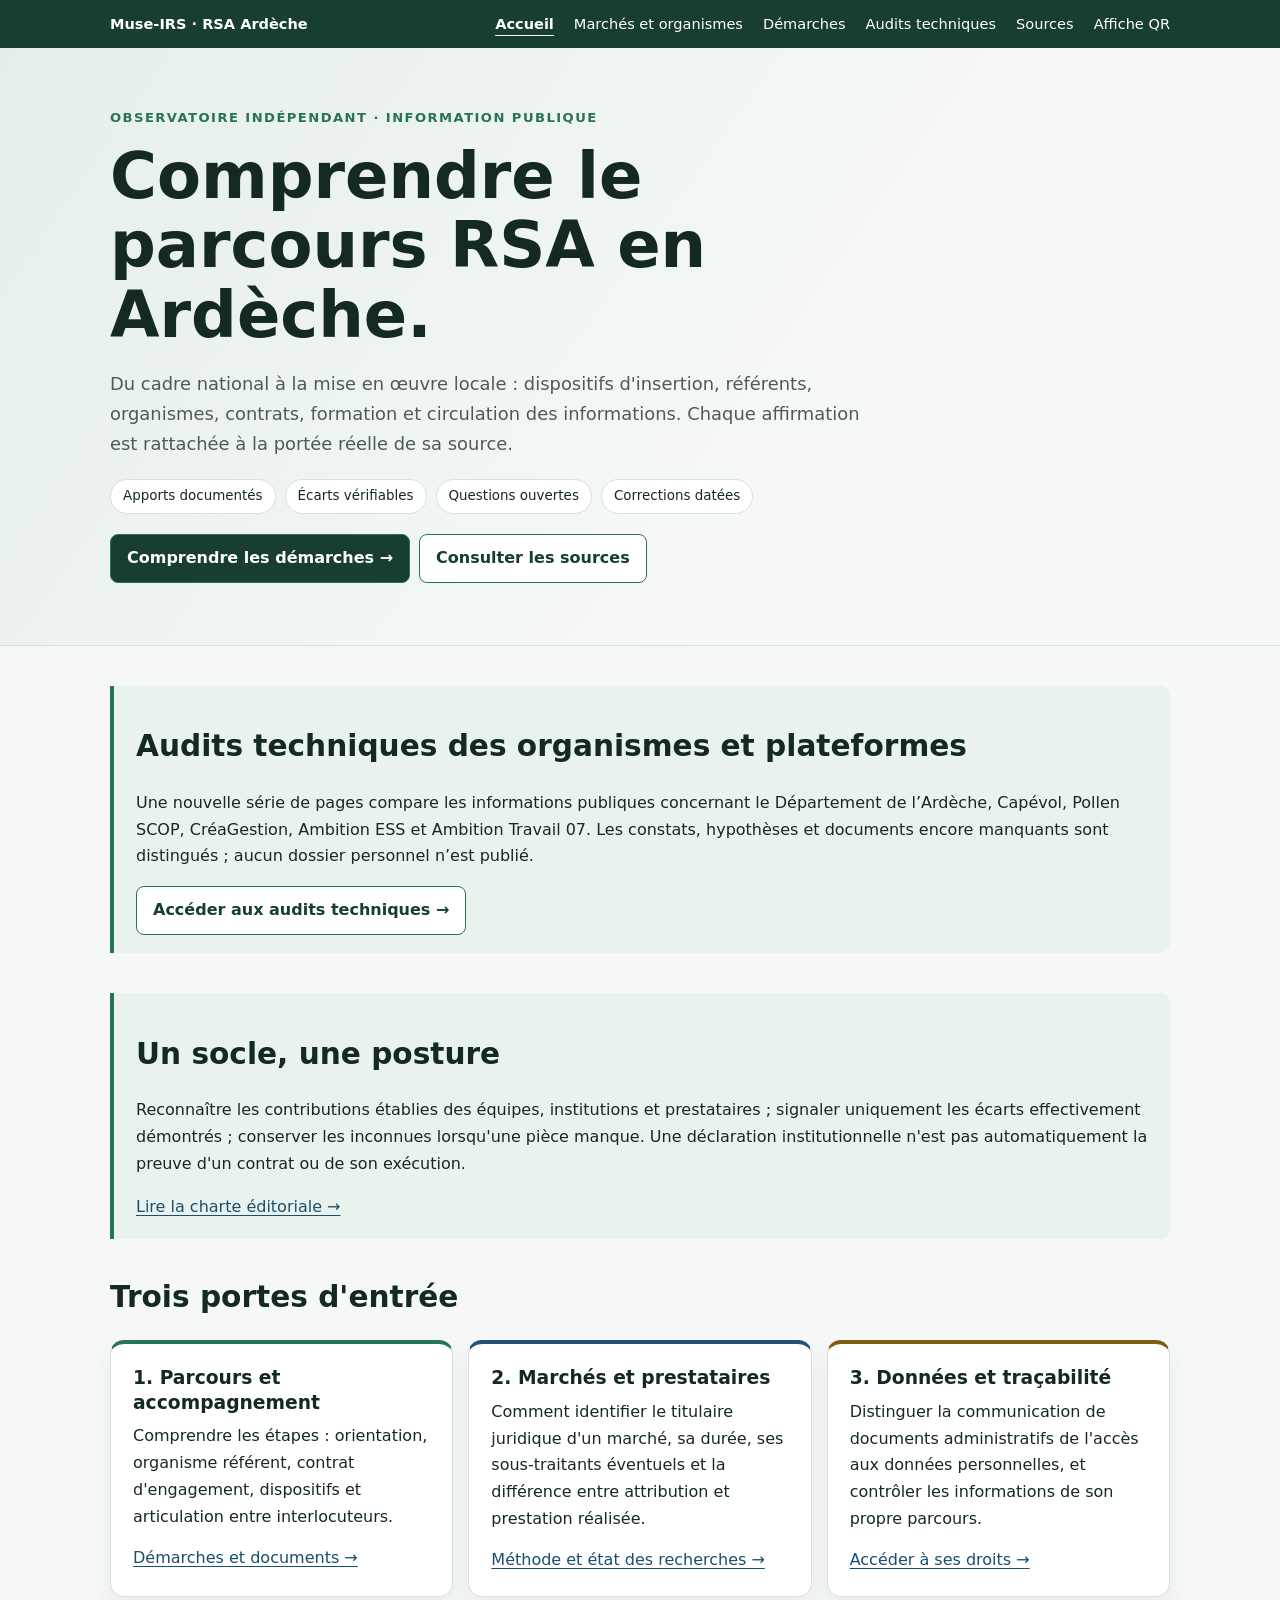
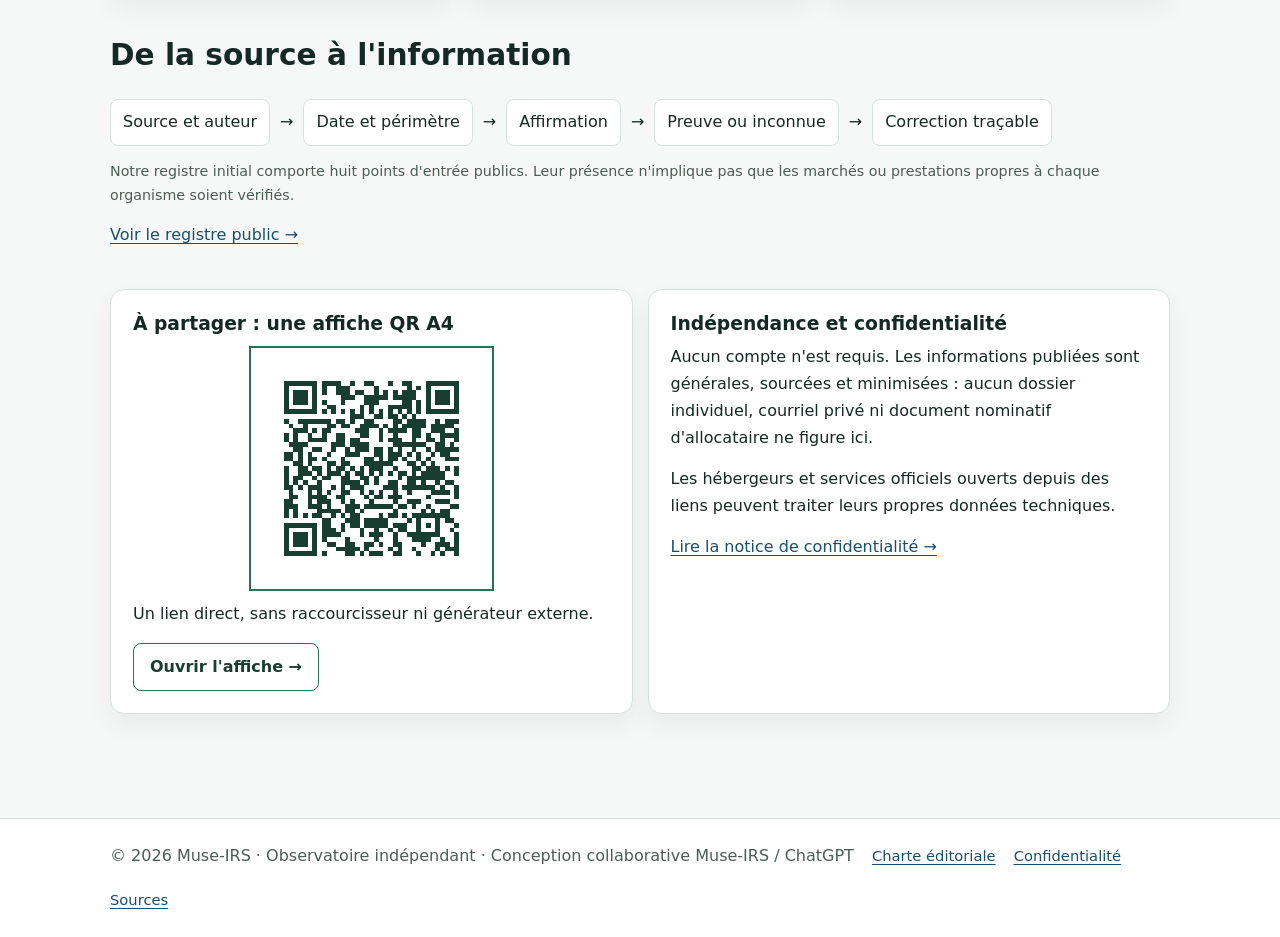
==== commit 872cc1b7: "ui: remove cross-links to housing observatory" ====
--- a/index.html
+++ b/index.html
@@ -1 +1 @@
-<!doctype html><html lang="fr"><head><meta charset="utf-8"><meta name="viewport" content="width=device-width,initial-scale=1"><meta name="referrer" content="no-referrer"><meta name="robots" content="index,follow"><meta name="description" content="Comprendre le parcours RSA en Ardèche : orientation, référents, organismes, marchés, formation, droits et sources publiques."><link rel="canonical" href="https://muse-irs.github.io/ardeche-rsa-insertion-parcours-observatoire-public/"><link rel="stylesheet" href="assets/styles.css"><title>Observatoire public du parcours RSA — Ardèche</title></head><body><nav class="topnav" aria-label="Navigation principale"><div class="wrap"><a class="brand" href="./">Muse-IRS · RSA Ardèche</a><a href="./" aria-current="page">Accueil</a><a href="marches-prestataires.html">Marchés et organismes</a><a href="demarches.html">Démarches</a><a href="audit-technique-sites.html">Audits techniques</a><a href="sources.html">Sources</a><a href="affiche-qr-observatoire.html">Affiche QR</a><a class="cross-observatory" href="https://muse-irs.github.io/ardeche-habitat-sc-amplitudes-observatoire-public/" rel="noopener noreferrer">Observatoire logement social ↗</a></div></nav><header class="hero"><div class="wrap"><p class="eyebrow">Observatoire indépendant · Information publique</p><h1>Comprendre le parcours RSA en Ardèche.</h1><p class="lead">Du cadre national à la mise en œuvre locale : dispositifs d'insertion, référents, organismes, contrats, formation et circulation des informations. Chaque affirmation est rattachée à la portée réelle de sa source.</p><div class="pills"><span class="pill">Apports documentés</span><span class="pill">Écarts vérifiables</span><span class="pill">Questions ouvertes</span><span class="pill">Corrections datées</span></div><div class="actions"><a class="button primary" href="demarches.html">Comprendre les démarches →</a><a class="button" href="sources.html">Consulter les sources</a></div><p class="observatory-link"><a class="button" href="https://muse-irs.github.io/ardeche-habitat-sc-amplitudes-observatoire-public/" rel="noopener noreferrer">Découvrir l’Observatoire du logement social ↗</a></p></div></header><main class="wrap"><section class="notice"><h2>Audits techniques des organismes et plateformes</h2><p>Une nouvelle série de pages compare les informations publiques concernant le Département de l’Ardèche, Capévol, Pollen SCOP, CréaGestion, Ambition ESS et Ambition Travail 07. Les constats, hypothèses et documents encore manquants sont distingués ; aucun dossier personnel n’est publié.</p><a class="button" href="audit-technique-sites.html">Accéder aux audits techniques →</a></section><section class="notice"><h2>Un socle, une posture</h2><p>Reconnaître les contributions établies des équipes, institutions et prestataires ; signaler uniquement les écarts effectivement démontrés ; conserver les inconnues lorsqu'une pièce manque. Une déclaration institutionnelle n'est pas automatiquement la preuve d'un contrat ou de son exécution.</p><a href="charte-editoriale.html">Lire la charte éditoriale →</a></section><section><h2>Trois portes d'entrée</h2><div class="grid"><article class="card good"><h3>1. Parcours et accompagnement</h3><p>Comprendre les étapes : orientation, organisme référent, contrat d'engagement, dispositifs et articulation entre interlocuteurs.</p><a href="demarches.html">Démarches et documents →</a></article><article class="card evidence"><h3>2. Marchés et prestataires</h3><p>Comment identifier le titulaire juridique d'un marché, sa durée, ses sous-traitants éventuels et la différence entre attribution et prestation réalisée.</p><a href="marches-prestataires.html">Méthode et état des recherches →</a></article><article class="card unknown"><h3>3. Données et traçabilité</h3><p>Distinguer la communication de documents administratifs de l'accès aux données personnelles, et contrôler les informations de son propre parcours.</p><a href="demarches.html#donnees">Accéder à ses droits →</a></article></div></section><section><h2>De la source à l'information</h2><div class="flow"><span>Source et auteur</span>→<span>Date et périmètre</span>→<span>Affirmation</span>→<span>Preuve ou inconnue</span>→<span>Correction traçable</span></div><p class="small">Notre registre initial comporte huit points d'entrée publics. Leur présence n'implique pas que les marchés ou prestations propres à chaque organisme soient vérifiés.</p><a href="sources.html">Voir le registre public →</a></section><section class="grid two"><article class="card"><h3>À partager : une affiche QR A4</h3><img class="qr-preview" src="assets/qr-observatoire.svg" alt="Code QR vers l'accueil de cet observatoire" width="245" height="245"><p>Un lien direct, sans raccourcisseur ni générateur externe.</p><a class="button" href="affiche-qr-observatoire.html">Ouvrir l'affiche →</a></article><article class="card"><h3>Indépendance et confidentialité</h3><p>Aucun compte n'est requis. Les informations publiées sont générales, sourcées et minimisées : aucun dossier individuel, courriel privé ni document nominatif d'allocataire ne figure ici.</p><p>Les hébergeurs et services officiels ouverts depuis des liens peuvent traiter leurs propres données techniques.</p><a href="privacy.html">Lire la notice de confidentialité →</a></article></section></main><footer><div class="wrap"><span>© 2026 Muse-IRS · Observatoire indépendant · Conception collaborative Muse-IRS / ChatGPT</span><a href="charte-editoriale.html">Charte éditoriale</a><a href="privacy.html">Confidentialité</a><a href="sources.html">Sources</a></div></footer></body></html>+<!doctype html><html lang="fr"><head><meta charset="utf-8"><meta name="viewport" content="width=device-width,initial-scale=1"><meta name="referrer" content="no-referrer"><meta name="robots" content="index,follow"><meta name="description" content="Comprendre le parcours RSA en Ardèche : orientation, référents, organismes, marchés, formation, droits et sources publiques."><link rel="canonical" href="https://muse-irs.github.io/ardeche-rsa-insertion-parcours-observatoire-public/"><link rel="stylesheet" href="assets/styles.css"><title>Observatoire public du parcours RSA — Ardèche</title></head><body><nav class="topnav" aria-label="Navigation principale"><div class="wrap"><a class="brand" href="./">Muse-IRS · RSA Ardèche</a><a href="./" aria-current="page">Accueil</a><a href="marches-prestataires.html">Marchés et organismes</a><a href="demarches.html">Démarches</a><a href="audit-technique-sites.html">Audits techniques</a><a href="sources.html">Sources</a><a href="affiche-qr-observatoire.html">Affiche QR</a></div></nav><header class="hero"><div class="wrap"><p class="eyebrow">Observatoire indépendant · Information publique</p><h1>Comprendre le parcours RSA en Ardèche.</h1><p class="lead">Du cadre national à la mise en œuvre locale : dispositifs d'insertion, référents, organismes, contrats, formation et circulation des informations. Chaque affirmation est rattachée à la portée réelle de sa source.</p><div class="pills"><span class="pill">Apports documentés</span><span class="pill">Écarts vérifiables</span><span class="pill">Questions ouvertes</span><span class="pill">Corrections datées</span></div><div class="actions"><a class="button primary" href="demarches.html">Comprendre les démarches →</a><a class="button" href="sources.html">Consulter les sources</a></div></div></header><main class="wrap"><section class="notice"><h2>Audits techniques des organismes et plateformes</h2><p>Une nouvelle série de pages compare les informations publiques concernant le Département de l’Ardèche, Capévol, Pollen SCOP, CréaGestion, Ambition ESS et Ambition Travail 07. Les constats, hypothèses et documents encore manquants sont distingués ; aucun dossier personnel n’est publié.</p><a class="button" href="audit-technique-sites.html">Accéder aux audits techniques →</a></section><section class="notice"><h2>Un socle, une posture</h2><p>Reconnaître les contributions établies des équipes, institutions et prestataires ; signaler uniquement les écarts effectivement démontrés ; conserver les inconnues lorsqu'une pièce manque. Une déclaration institutionnelle n'est pas automatiquement la preuve d'un contrat ou de son exécution.</p><a href="charte-editoriale.html">Lire la charte éditoriale →</a></section><section><h2>Trois portes d'entrée</h2><div class="grid"><article class="card good"><h3>1. Parcours et accompagnement</h3><p>Comprendre les étapes : orientation, organisme référent, contrat d'engagement, dispositifs et articulation entre interlocuteurs.</p><a href="demarches.html">Démarches et documents →</a></article><article class="card evidence"><h3>2. Marchés et prestataires</h3><p>Comment identifier le titulaire juridique d'un marché, sa durée, ses sous-traitants éventuels et la différence entre attribution et prestation réalisée.</p><a href="marches-prestataires.html">Méthode et état des recherches →</a></article><article class="card unknown"><h3>3. Données et traçabilité</h3><p>Distinguer la communication de documents administratifs de l'accès aux données personnelles, et contrôler les informations de son propre parcours.</p><a href="demarches.html#donnees">Accéder à ses droits →</a></article></div></section><section><h2>De la source à l'information</h2><div class="flow"><span>Source et auteur</span>→<span>Date et périmètre</span>→<span>Affirmation</span>→<span>Preuve ou inconnue</span>→<span>Correction traçable</span></div><p class="small">Notre registre initial comporte huit points d'entrée publics. Leur présence n'implique pas que les marchés ou prestations propres à chaque organisme soient vérifiés.</p><a href="sources.html">Voir le registre public →</a></section><section class="grid two"><article class="card"><h3>À partager : une affiche QR A4</h3><img class="qr-preview" src="assets/qr-observatoire.svg" alt="Code QR vers l'accueil de cet observatoire" width="245" height="245"><p>Un lien direct, sans raccourcisseur ni générateur externe.</p><a class="button" href="affiche-qr-observatoire.html">Ouvrir l'affiche →</a></article><article class="card"><h3>Indépendance et confidentialité</h3><p>Aucun compte n'est requis. Les informations publiées sont générales, sourcées et minimisées : aucun dossier individuel, courriel privé ni document nominatif d'allocataire ne figure ici.</p><p>Les hébergeurs et services officiels ouverts depuis des liens peuvent traiter leurs propres données techniques.</p><a href="privacy.html">Lire la notice de confidentialité →</a></article></section></main><footer><div class="wrap"><span>© 2026 Muse-IRS · Observatoire indépendant · Conception collaborative Muse-IRS / ChatGPT</span><a href="charte-editoriale.html">Charte éditoriale</a><a href="privacy.html">Confidentialité</a><a href="sources.html">Sources</a></div></footer></body></html>
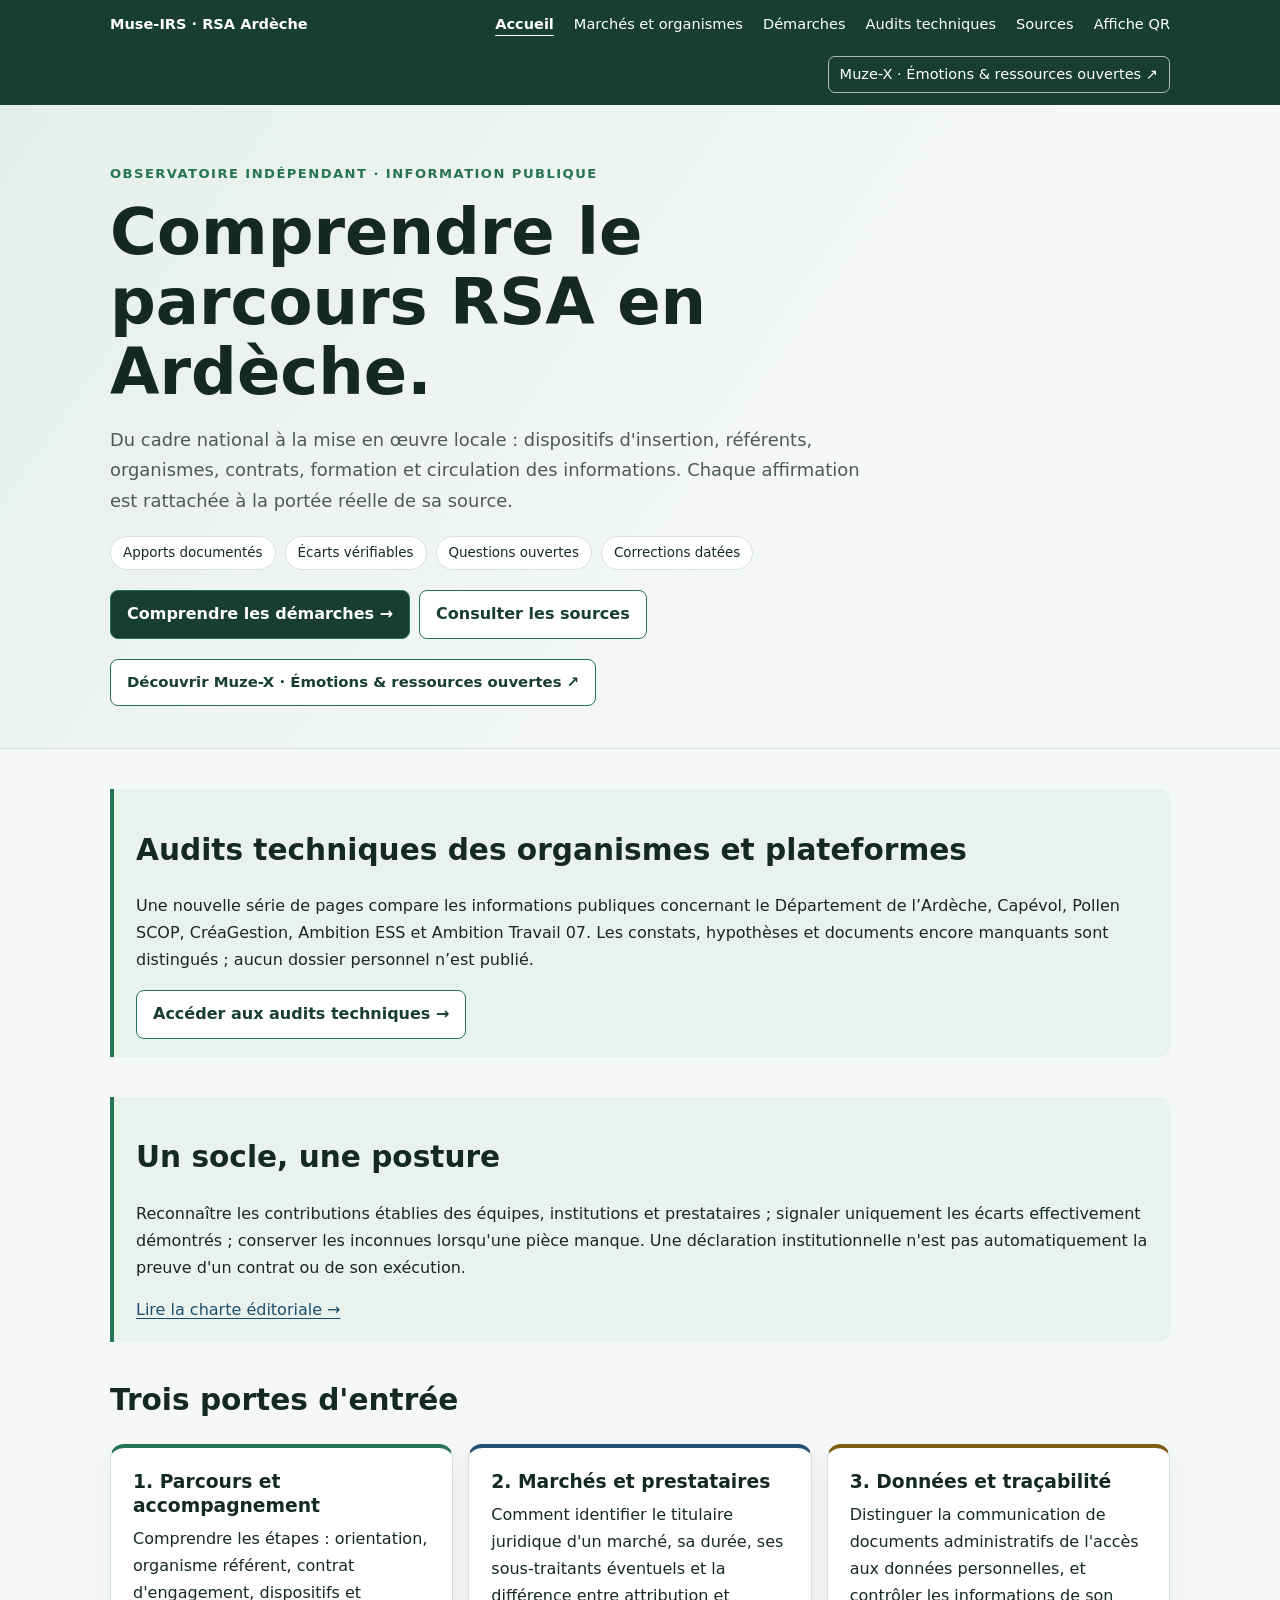
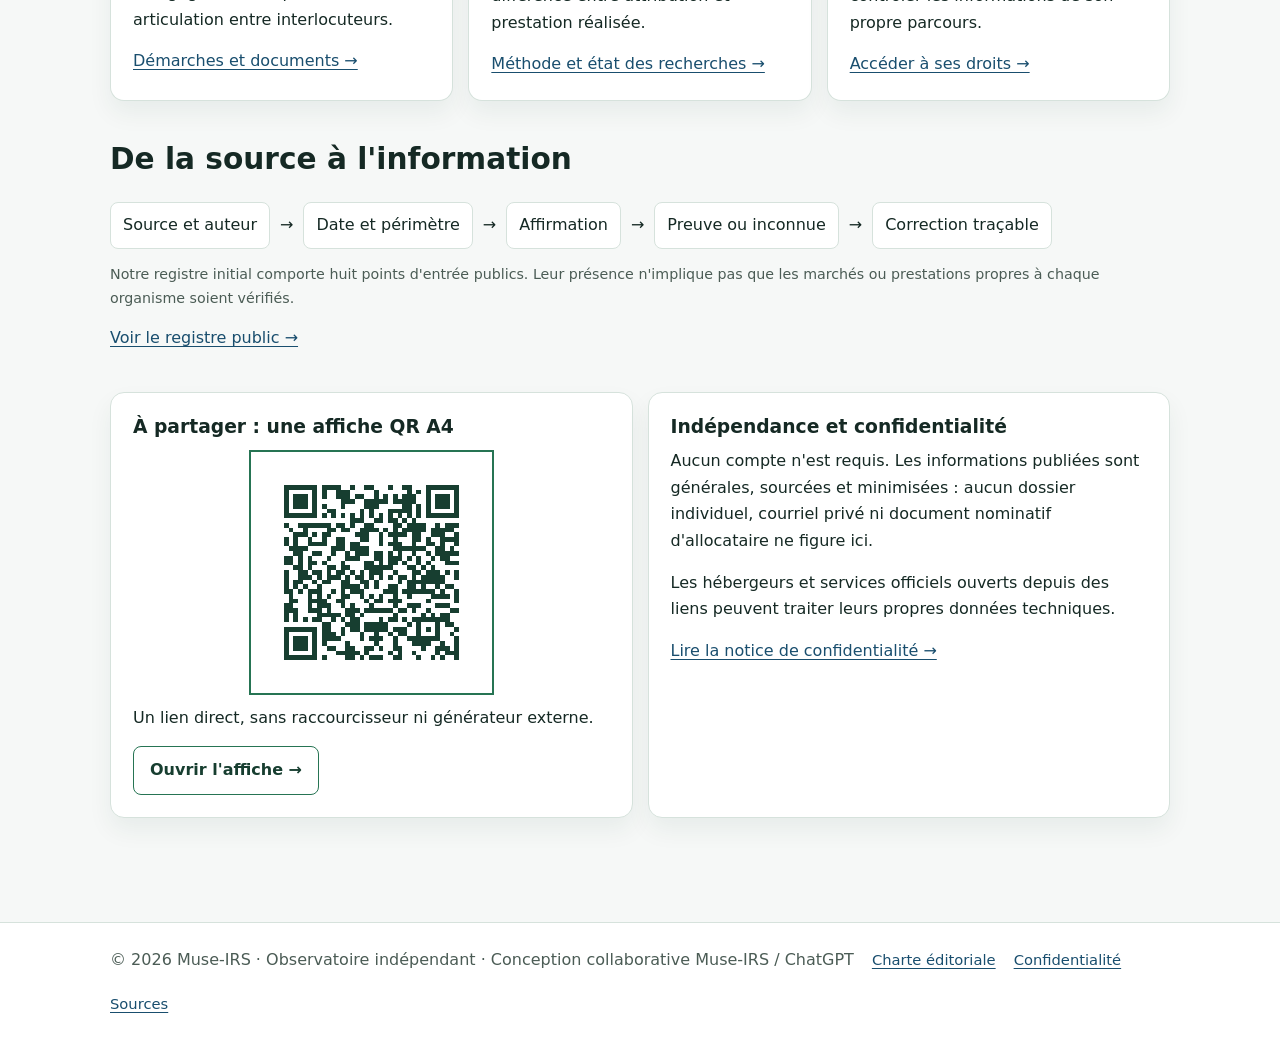
==== commit 70a66a3b: "ui: link RSA observatory to Muze-X emotions resources" ====
--- a/index.html
+++ b/index.html
@@ -1 +1 @@
-<!doctype html><html lang="fr"><head><meta charset="utf-8"><meta name="viewport" content="width=device-width,initial-scale=1"><meta name="referrer" content="no-referrer"><meta name="robots" content="index,follow"><meta name="description" content="Comprendre le parcours RSA en Ardèche : orientation, référents, organismes, marchés, formation, droits et sources publiques."><link rel="canonical" href="https://muse-irs.github.io/ardeche-rsa-insertion-parcours-observatoire-public/"><link rel="stylesheet" href="assets/styles.css"><title>Observatoire public du parcours RSA — Ardèche</title></head><body><nav class="topnav" aria-label="Navigation principale"><div class="wrap"><a class="brand" href="./">Muse-IRS · RSA Ardèche</a><a href="./" aria-current="page">Accueil</a><a href="marches-prestataires.html">Marchés et organismes</a><a href="demarches.html">Démarches</a><a href="audit-technique-sites.html">Audits techniques</a><a href="sources.html">Sources</a><a href="affiche-qr-observatoire.html">Affiche QR</a></div></nav><header class="hero"><div class="wrap"><p class="eyebrow">Observatoire indépendant · Information publique</p><h1>Comprendre le parcours RSA en Ardèche.</h1><p class="lead">Du cadre national à la mise en œuvre locale : dispositifs d'insertion, référents, organismes, contrats, formation et circulation des informations. Chaque affirmation est rattachée à la portée réelle de sa source.</p><div class="pills"><span class="pill">Apports documentés</span><span class="pill">Écarts vérifiables</span><span class="pill">Questions ouvertes</span><span class="pill">Corrections datées</span></div><div class="actions"><a class="button primary" href="demarches.html">Comprendre les démarches →</a><a class="button" href="sources.html">Consulter les sources</a></div></div></header><main class="wrap"><section class="notice"><h2>Audits techniques des organismes et plateformes</h2><p>Une nouvelle série de pages compare les informations publiques concernant le Département de l’Ardèche, Capévol, Pollen SCOP, CréaGestion, Ambition ESS et Ambition Travail 07. Les constats, hypothèses et documents encore manquants sont distingués ; aucun dossier personnel n’est publié.</p><a class="button" href="audit-technique-sites.html">Accéder aux audits techniques →</a></section><section class="notice"><h2>Un socle, une posture</h2><p>Reconnaître les contributions établies des équipes, institutions et prestataires ; signaler uniquement les écarts effectivement démontrés ; conserver les inconnues lorsqu'une pièce manque. Une déclaration institutionnelle n'est pas automatiquement la preuve d'un contrat ou de son exécution.</p><a href="charte-editoriale.html">Lire la charte éditoriale →</a></section><section><h2>Trois portes d'entrée</h2><div class="grid"><article class="card good"><h3>1. Parcours et accompagnement</h3><p>Comprendre les étapes : orientation, organisme référent, contrat d'engagement, dispositifs et articulation entre interlocuteurs.</p><a href="demarches.html">Démarches et documents →</a></article><article class="card evidence"><h3>2. Marchés et prestataires</h3><p>Comment identifier le titulaire juridique d'un marché, sa durée, ses sous-traitants éventuels et la différence entre attribution et prestation réalisée.</p><a href="marches-prestataires.html">Méthode et état des recherches →</a></article><article class="card unknown"><h3>3. Données et traçabilité</h3><p>Distinguer la communication de documents administratifs de l'accès aux données personnelles, et contrôler les informations de son propre parcours.</p><a href="demarches.html#donnees">Accéder à ses droits →</a></article></div></section><section><h2>De la source à l'information</h2><div class="flow"><span>Source et auteur</span>→<span>Date et périmètre</span>→<span>Affirmation</span>→<span>Preuve ou inconnue</span>→<span>Correction traçable</span></div><p class="small">Notre registre initial comporte huit points d'entrée publics. Leur présence n'implique pas que les marchés ou prestations propres à chaque organisme soient vérifiés.</p><a href="sources.html">Voir le registre public →</a></section><section class="grid two"><article class="card"><h3>À partager : une affiche QR A4</h3><img class="qr-preview" src="assets/qr-observatoire.svg" alt="Code QR vers l'accueil de cet observatoire" width="245" height="245"><p>Un lien direct, sans raccourcisseur ni générateur externe.</p><a class="button" href="affiche-qr-observatoire.html">Ouvrir l'affiche →</a></article><article class="card"><h3>Indépendance et confidentialité</h3><p>Aucun compte n'est requis. Les informations publiées sont générales, sourcées et minimisées : aucun dossier individuel, courriel privé ni document nominatif d'allocataire ne figure ici.</p><p>Les hébergeurs et services officiels ouverts depuis des liens peuvent traiter leurs propres données techniques.</p><a href="privacy.html">Lire la notice de confidentialité →</a></article></section></main><footer><div class="wrap"><span>© 2026 Muse-IRS · Observatoire indépendant · Conception collaborative Muse-IRS / ChatGPT</span><a href="charte-editoriale.html">Charte éditoriale</a><a href="privacy.html">Confidentialité</a><a href="sources.html">Sources</a></div></footer></body></html>+<!doctype html><html lang="fr"><head><meta charset="utf-8"><meta name="viewport" content="width=device-width,initial-scale=1"><meta name="referrer" content="no-referrer"><meta name="robots" content="index,follow"><meta name="description" content="Comprendre le parcours RSA en Ardèche : orientation, référents, organismes, marchés, formation, droits et sources publiques."><link rel="canonical" href="https://muse-irs.github.io/ardeche-rsa-insertion-parcours-observatoire-public/"><link rel="stylesheet" href="assets/styles.css"><title>Observatoire public du parcours RSA — Ardèche</title></head><body><nav class="topnav" aria-label="Navigation principale"><div class="wrap"><a class="brand" href="./">Muse-IRS · RSA Ardèche</a><a href="./" aria-current="page">Accueil</a><a href="marches-prestataires.html">Marchés et organismes</a><a href="demarches.html">Démarches</a><a href="audit-technique-sites.html">Audits techniques</a><a href="sources.html">Sources</a><a href="affiche-qr-observatoire.html">Affiche QR</a><a class="cross-observatory" href="https://muse-irs.github.io/muze-x-emotions-open-resources/" rel="noopener noreferrer">Muze-X · Émotions & ressources ouvertes ↗</a></div></nav><header class="hero"><div class="wrap"><p class="eyebrow">Observatoire indépendant · Information publique</p><h1>Comprendre le parcours RSA en Ardèche.</h1><p class="lead">Du cadre national à la mise en œuvre locale : dispositifs d'insertion, référents, organismes, contrats, formation et circulation des informations. Chaque affirmation est rattachée à la portée réelle de sa source.</p><div class="pills"><span class="pill">Apports documentés</span><span class="pill">Écarts vérifiables</span><span class="pill">Questions ouvertes</span><span class="pill">Corrections datées</span></div><div class="actions"><a class="button primary" href="demarches.html">Comprendre les démarches →</a><a class="button" href="sources.html">Consulter les sources</a></div><p class="observatory-link"><a class="button" href="https://muse-irs.github.io/muze-x-emotions-open-resources/" rel="noopener noreferrer">Découvrir Muze-X · Émotions & ressources ouvertes ↗</a></p></div></header><main class="wrap"><section class="notice"><h2>Audits techniques des organismes et plateformes</h2><p>Une nouvelle série de pages compare les informations publiques concernant le Département de l’Ardèche, Capévol, Pollen SCOP, CréaGestion, Ambition ESS et Ambition Travail 07. Les constats, hypothèses et documents encore manquants sont distingués ; aucun dossier personnel n’est publié.</p><a class="button" href="audit-technique-sites.html">Accéder aux audits techniques →</a></section><section class="notice"><h2>Un socle, une posture</h2><p>Reconnaître les contributions établies des équipes, institutions et prestataires ; signaler uniquement les écarts effectivement démontrés ; conserver les inconnues lorsqu'une pièce manque. Une déclaration institutionnelle n'est pas automatiquement la preuve d'un contrat ou de son exécution.</p><a href="charte-editoriale.html">Lire la charte éditoriale →</a></section><section><h2>Trois portes d'entrée</h2><div class="grid"><article class="card good"><h3>1. Parcours et accompagnement</h3><p>Comprendre les étapes : orientation, organisme référent, contrat d'engagement, dispositifs et articulation entre interlocuteurs.</p><a href="demarches.html">Démarches et documents →</a></article><article class="card evidence"><h3>2. Marchés et prestataires</h3><p>Comment identifier le titulaire juridique d'un marché, sa durée, ses sous-traitants éventuels et la différence entre attribution et prestation réalisée.</p><a href="marches-prestataires.html">Méthode et état des recherches →</a></article><article class="card unknown"><h3>3. Données et traçabilité</h3><p>Distinguer la communication de documents administratifs de l'accès aux données personnelles, et contrôler les informations de son propre parcours.</p><a href="demarches.html#donnees">Accéder à ses droits →</a></article></div></section><section><h2>De la source à l'information</h2><div class="flow"><span>Source et auteur</span>→<span>Date et périmètre</span>→<span>Affirmation</span>→<span>Preuve ou inconnue</span>→<span>Correction traçable</span></div><p class="small">Notre registre initial comporte huit points d'entrée publics. Leur présence n'implique pas que les marchés ou prestations propres à chaque organisme soient vérifiés.</p><a href="sources.html">Voir le registre public →</a></section><section class="grid two"><article class="card"><h3>À partager : une affiche QR A4</h3><img class="qr-preview" src="assets/qr-observatoire.svg" alt="Code QR vers l'accueil de cet observatoire" width="245" height="245"><p>Un lien direct, sans raccourcisseur ni générateur externe.</p><a class="button" href="affiche-qr-observatoire.html">Ouvrir l'affiche →</a></article><article class="card"><h3>Indépendance et confidentialité</h3><p>Aucun compte n'est requis. Les informations publiées sont générales, sourcées et minimisées : aucun dossier individuel, courriel privé ni document nominatif d'allocataire ne figure ici.</p><p>Les hébergeurs et services officiels ouverts depuis des liens peuvent traiter leurs propres données techniques.</p><a href="privacy.html">Lire la notice de confidentialité →</a></article></section></main><footer><div class="wrap"><span>© 2026 Muse-IRS · Observatoire indépendant · Conception collaborative Muse-IRS / ChatGPT</span><a href="charte-editoriale.html">Charte éditoriale</a><a href="privacy.html">Confidentialité</a><a href="sources.html">Sources</a></div></footer></body></html>
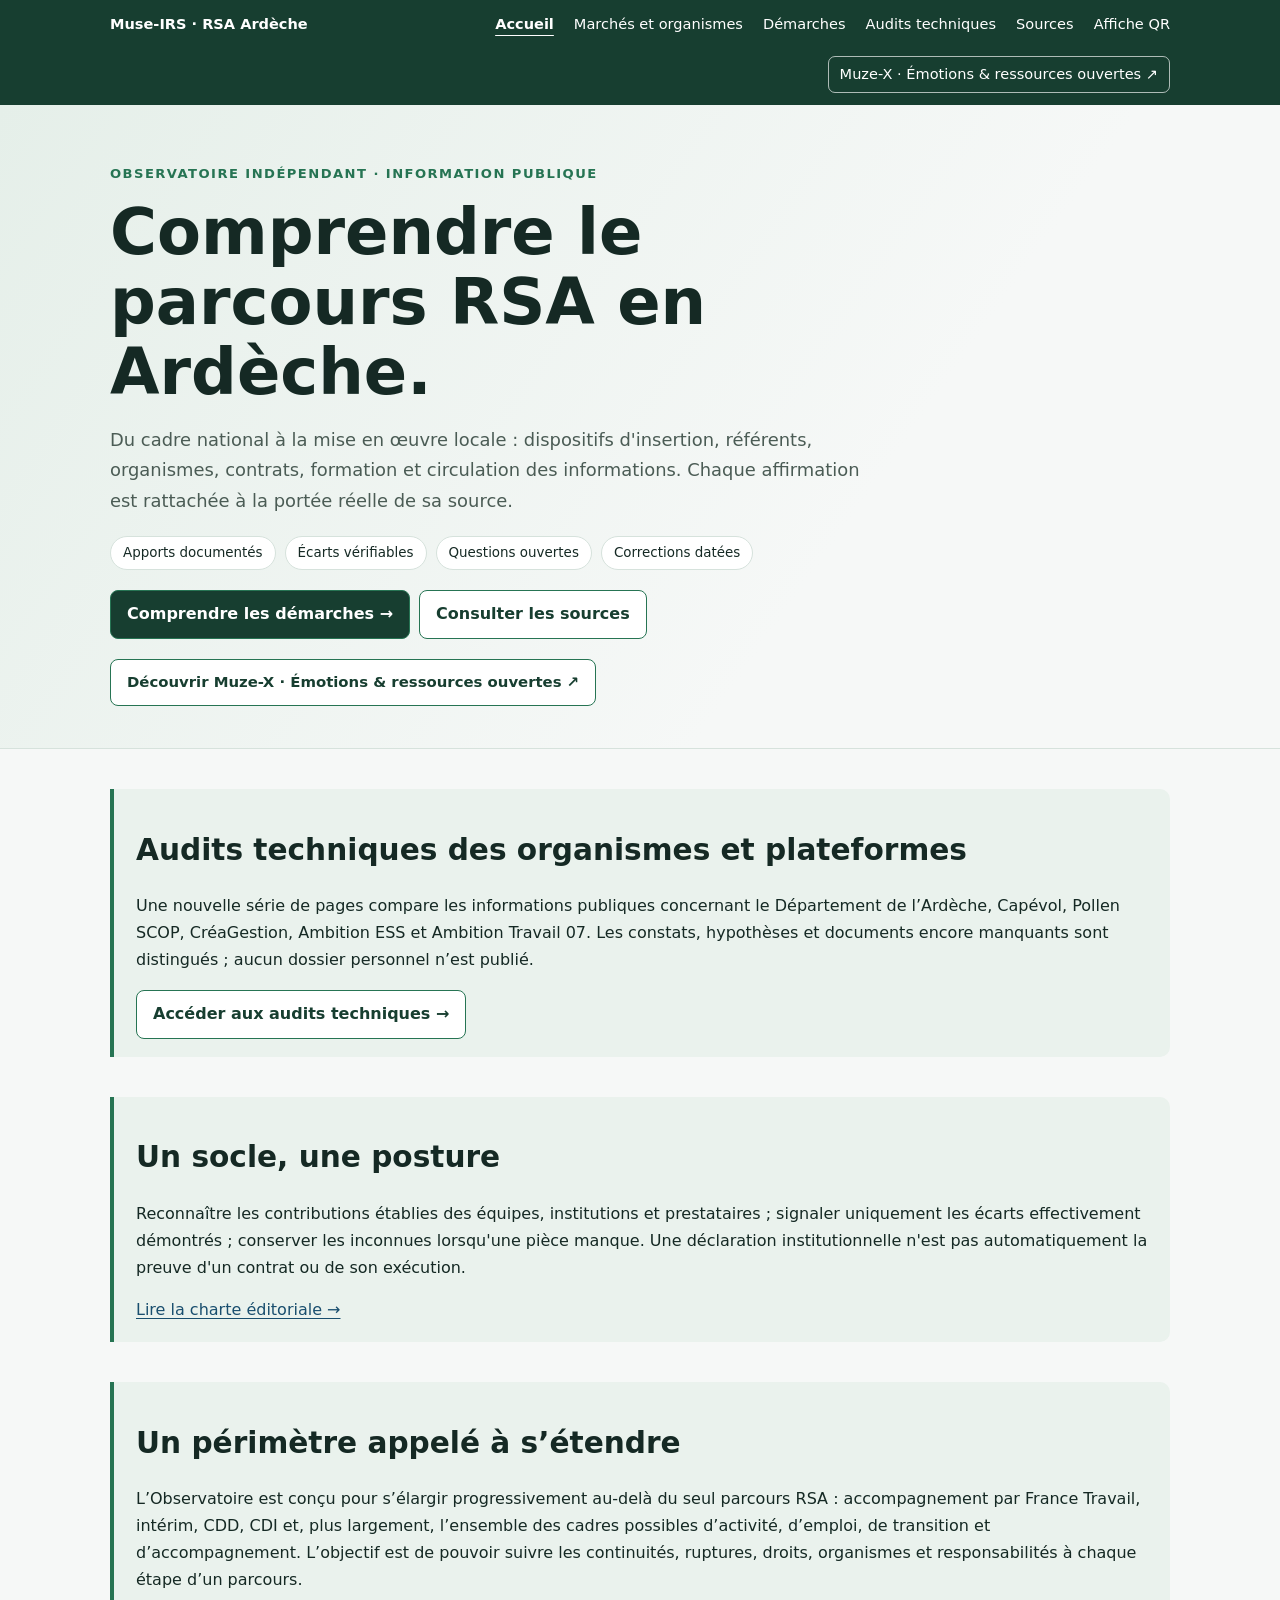
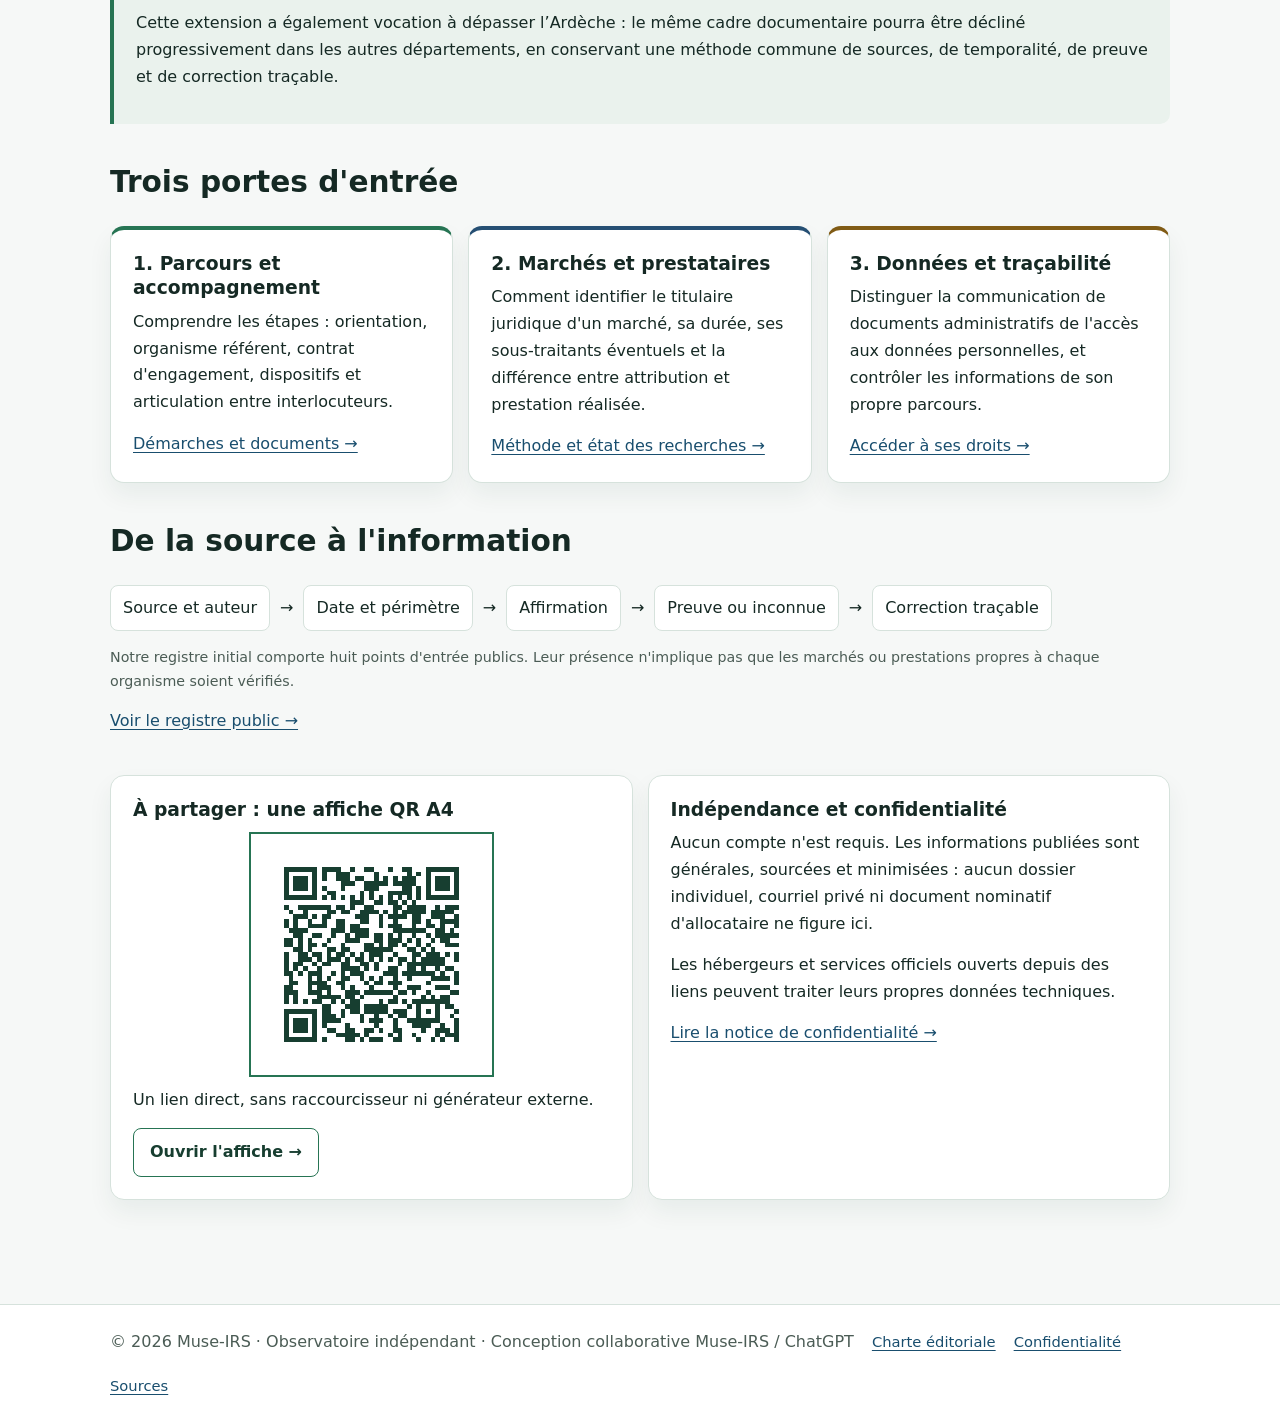
==== commit 3d6aac77: "Accueil: annoncer l'extension progressive des parcours et territoires" ====
--- a/index.html
+++ b/index.html
@@ -1 +1 @@
-<!doctype html><html lang="fr"><head><meta charset="utf-8"><meta name="viewport" content="width=device-width,initial-scale=1"><meta name="referrer" content="no-referrer"><meta name="robots" content="index,follow"><meta name="description" content="Comprendre le parcours RSA en Ardèche : orientation, référents, organismes, marchés, formation, droits et sources publiques."><link rel="canonical" href="https://muse-irs.github.io/ardeche-rsa-insertion-parcours-observatoire-public/"><link rel="stylesheet" href="assets/styles.css"><title>Observatoire public du parcours RSA — Ardèche</title></head><body><nav class="topnav" aria-label="Navigation principale"><div class="wrap"><a class="brand" href="./">Muse-IRS · RSA Ardèche</a><a href="./" aria-current="page">Accueil</a><a href="marches-prestataires.html">Marchés et organismes</a><a href="demarches.html">Démarches</a><a href="audit-technique-sites.html">Audits techniques</a><a href="sources.html">Sources</a><a href="affiche-qr-observatoire.html">Affiche QR</a><a class="cross-observatory" href="https://muse-irs.github.io/muze-x-emotions-open-resources/" rel="noopener noreferrer">Muze-X · Émotions & ressources ouvertes ↗</a></div></nav><header class="hero"><div class="wrap"><p class="eyebrow">Observatoire indépendant · Information publique</p><h1>Comprendre le parcours RSA en Ardèche.</h1><p class="lead">Du cadre national à la mise en œuvre locale : dispositifs d'insertion, référents, organismes, contrats, formation et circulation des informations. Chaque affirmation est rattachée à la portée réelle de sa source.</p><div class="pills"><span class="pill">Apports documentés</span><span class="pill">Écarts vérifiables</span><span class="pill">Questions ouvertes</span><span class="pill">Corrections datées</span></div><div class="actions"><a class="button primary" href="demarches.html">Comprendre les démarches →</a><a class="button" href="sources.html">Consulter les sources</a></div><p class="observatory-link"><a class="button" href="https://muse-irs.github.io/muze-x-emotions-open-resources/" rel="noopener noreferrer">Découvrir Muze-X · Émotions & ressources ouvertes ↗</a></p></div></header><main class="wrap"><section class="notice"><h2>Audits techniques des organismes et plateformes</h2><p>Une nouvelle série de pages compare les informations publiques concernant le Département de l’Ardèche, Capévol, Pollen SCOP, CréaGestion, Ambition ESS et Ambition Travail 07. Les constats, hypothèses et documents encore manquants sont distingués ; aucun dossier personnel n’est publié.</p><a class="button" href="audit-technique-sites.html">Accéder aux audits techniques →</a></section><section class="notice"><h2>Un socle, une posture</h2><p>Reconnaître les contributions établies des équipes, institutions et prestataires ; signaler uniquement les écarts effectivement démontrés ; conserver les inconnues lorsqu'une pièce manque. Une déclaration institutionnelle n'est pas automatiquement la preuve d'un contrat ou de son exécution.</p><a href="charte-editoriale.html">Lire la charte éditoriale →</a></section><section><h2>Trois portes d'entrée</h2><div class="grid"><article class="card good"><h3>1. Parcours et accompagnement</h3><p>Comprendre les étapes : orientation, organisme référent, contrat d'engagement, dispositifs et articulation entre interlocuteurs.</p><a href="demarches.html">Démarches et documents →</a></article><article class="card evidence"><h3>2. Marchés et prestataires</h3><p>Comment identifier le titulaire juridique d'un marché, sa durée, ses sous-traitants éventuels et la différence entre attribution et prestation réalisée.</p><a href="marches-prestataires.html">Méthode et état des recherches →</a></article><article class="card unknown"><h3>3. Données et traçabilité</h3><p>Distinguer la communication de documents administratifs de l'accès aux données personnelles, et contrôler les informations de son propre parcours.</p><a href="demarches.html#donnees">Accéder à ses droits →</a></article></div></section><section><h2>De la source à l'information</h2><div class="flow"><span>Source et auteur</span>→<span>Date et périmètre</span>→<span>Affirmation</span>→<span>Preuve ou inconnue</span>→<span>Correction traçable</span></div><p class="small">Notre registre initial comporte huit points d'entrée publics. Leur présence n'implique pas que les marchés ou prestations propres à chaque organisme soient vérifiés.</p><a href="sources.html">Voir le registre public →</a></section><section class="grid two"><article class="card"><h3>À partager : une affiche QR A4</h3><img class="qr-preview" src="assets/qr-observatoire.svg" alt="Code QR vers l'accueil de cet observatoire" width="245" height="245"><p>Un lien direct, sans raccourcisseur ni générateur externe.</p><a class="button" href="affiche-qr-observatoire.html">Ouvrir l'affiche →</a></article><article class="card"><h3>Indépendance et confidentialité</h3><p>Aucun compte n'est requis. Les informations publiées sont générales, sourcées et minimisées : aucun dossier individuel, courriel privé ni document nominatif d'allocataire ne figure ici.</p><p>Les hébergeurs et services officiels ouverts depuis des liens peuvent traiter leurs propres données techniques.</p><a href="privacy.html">Lire la notice de confidentialité →</a></article></section></main><footer><div class="wrap"><span>© 2026 Muse-IRS · Observatoire indépendant · Conception collaborative Muse-IRS / ChatGPT</span><a href="charte-editoriale.html">Charte éditoriale</a><a href="privacy.html">Confidentialité</a><a href="sources.html">Sources</a></div></footer></body></html>+<!doctype html><html lang="fr"><head><meta charset="utf-8"><meta name="viewport" content="width=device-width,initial-scale=1"><meta name="referrer" content="no-referrer"><meta name="robots" content="index,follow"><meta name="description" content="Comprendre le parcours RSA en Ardèche : orientation, référents, organismes, marchés, formation, droits et sources publiques."><link rel="canonical" href="https://muse-irs.github.io/ardeche-rsa-insertion-parcours-observatoire-public/"><link rel="stylesheet" href="assets/styles.css"><title>Observatoire public du parcours RSA — Ardèche</title></head><body><nav class="topnav" aria-label="Navigation principale"><div class="wrap"><a class="brand" href="./">Muse-IRS · RSA Ardèche</a><a href="./" aria-current="page">Accueil</a><a href="marches-prestataires.html">Marchés et organismes</a><a href="demarches.html">Démarches</a><a href="audit-technique-sites.html">Audits techniques</a><a href="sources.html">Sources</a><a href="affiche-qr-observatoire.html">Affiche QR</a><a class="cross-observatory" href="https://muse-irs.github.io/muze-x-emotions-open-resources/" rel="noopener noreferrer">Muze-X · Émotions & ressources ouvertes ↗</a></div></nav><header class="hero"><div class="wrap"><p class="eyebrow">Observatoire indépendant · Information publique</p><h1>Comprendre le parcours RSA en Ardèche.</h1><p class="lead">Du cadre national à la mise en œuvre locale : dispositifs d'insertion, référents, organismes, contrats, formation et circulation des informations. Chaque affirmation est rattachée à la portée réelle de sa source.</p><div class="pills"><span class="pill">Apports documentés</span><span class="pill">Écarts vérifiables</span><span class="pill">Questions ouvertes</span><span class="pill">Corrections datées</span></div><div class="actions"><a class="button primary" href="demarches.html">Comprendre les démarches →</a><a class="button" href="sources.html">Consulter les sources</a></div><p class="observatory-link"><a class="button" href="https://muse-irs.github.io/muze-x-emotions-open-resources/" rel="noopener noreferrer">Découvrir Muze-X · Émotions & ressources ouvertes ↗</a></p></div></header><main class="wrap"><section class="notice"><h2>Audits techniques des organismes et plateformes</h2><p>Une nouvelle série de pages compare les informations publiques concernant le Département de l’Ardèche, Capévol, Pollen SCOP, CréaGestion, Ambition ESS et Ambition Travail 07. Les constats, hypothèses et documents encore manquants sont distingués ; aucun dossier personnel n’est publié.</p><a class="button" href="audit-technique-sites.html">Accéder aux audits techniques →</a></section><section class="notice"><h2>Un socle, une posture</h2><p>Reconnaître les contributions établies des équipes, institutions et prestataires ; signaler uniquement les écarts effectivement démontrés ; conserver les inconnues lorsqu'une pièce manque. Une déclaration institutionnelle n'est pas automatiquement la preuve d'un contrat ou de son exécution.</p><a href="charte-editoriale.html">Lire la charte éditoriale →</a></section><section class="notice"><h2>Un périmètre appelé à s’étendre</h2><p>L’Observatoire est conçu pour s’élargir progressivement au-delà du seul parcours RSA : accompagnement par France Travail, intérim, CDD, CDI et, plus largement, l’ensemble des cadres possibles d’activité, d’emploi, de transition et d’accompagnement. L’objectif est de pouvoir suivre les continuités, ruptures, droits, organismes et responsabilités à chaque étape d’un parcours.</p><p>Cette extension a également vocation à dépasser l’Ardèche : le même cadre documentaire pourra être décliné progressivement dans les autres départements, en conservant une méthode commune de sources, de temporalité, de preuve et de correction traçable.</p></section><section><h2>Trois portes d'entrée</h2><div class="grid"><article class="card good"><h3>1. Parcours et accompagnement</h3><p>Comprendre les étapes : orientation, organisme référent, contrat d'engagement, dispositifs et articulation entre interlocuteurs.</p><a href="demarches.html">Démarches et documents →</a></article><article class="card evidence"><h3>2. Marchés et prestataires</h3><p>Comment identifier le titulaire juridique d'un marché, sa durée, ses sous-traitants éventuels et la différence entre attribution et prestation réalisée.</p><a href="marches-prestataires.html">Méthode et état des recherches →</a></article><article class="card unknown"><h3>3. Données et traçabilité</h3><p>Distinguer la communication de documents administratifs de l'accès aux données personnelles, et contrôler les informations de son propre parcours.</p><a href="demarches.html#donnees">Accéder à ses droits →</a></article></div></section><section><h2>De la source à l'information</h2><div class="flow"><span>Source et auteur</span>→<span>Date et périmètre</span>→<span>Affirmation</span>→<span>Preuve ou inconnue</span>→<span>Correction traçable</span></div><p class="small">Notre registre initial comporte huit points d'entrée publics. Leur présence n'implique pas que les marchés ou prestations propres à chaque organisme soient vérifiés.</p><a href="sources.html">Voir le registre public →</a></section><section class="grid two"><article class="card"><h3>À partager : une affiche QR A4</h3><img class="qr-preview" src="assets/qr-observatoire.svg" alt="Code QR vers l'accueil de cet observatoire" width="245" height="245"><p>Un lien direct, sans raccourcisseur ni générateur externe.</p><a class="button" href="affiche-qr-observatoire.html">Ouvrir l'affiche →</a></article><article class="card"><h3>Indépendance et confidentialité</h3><p>Aucun compte n'est requis. Les informations publiées sont générales, sourcées et minimisées : aucun dossier individuel, courriel privé ni document nominatif d'allocataire ne figure ici.</p><p>Les hébergeurs et services officiels ouverts depuis des liens peuvent traiter leurs propres données techniques.</p><a href="privacy.html">Lire la notice de confidentialité →</a></article></section></main><footer><div class="wrap"><span>© 2026 Muse-IRS · Observatoire indépendant · Conception collaborative Muse-IRS / ChatGPT</span><a href="charte-editoriale.html">Charte éditoriale</a><a href="privacy.html">Confidentialité</a><a href="sources.html">Sources</a></div></footer></body></html>
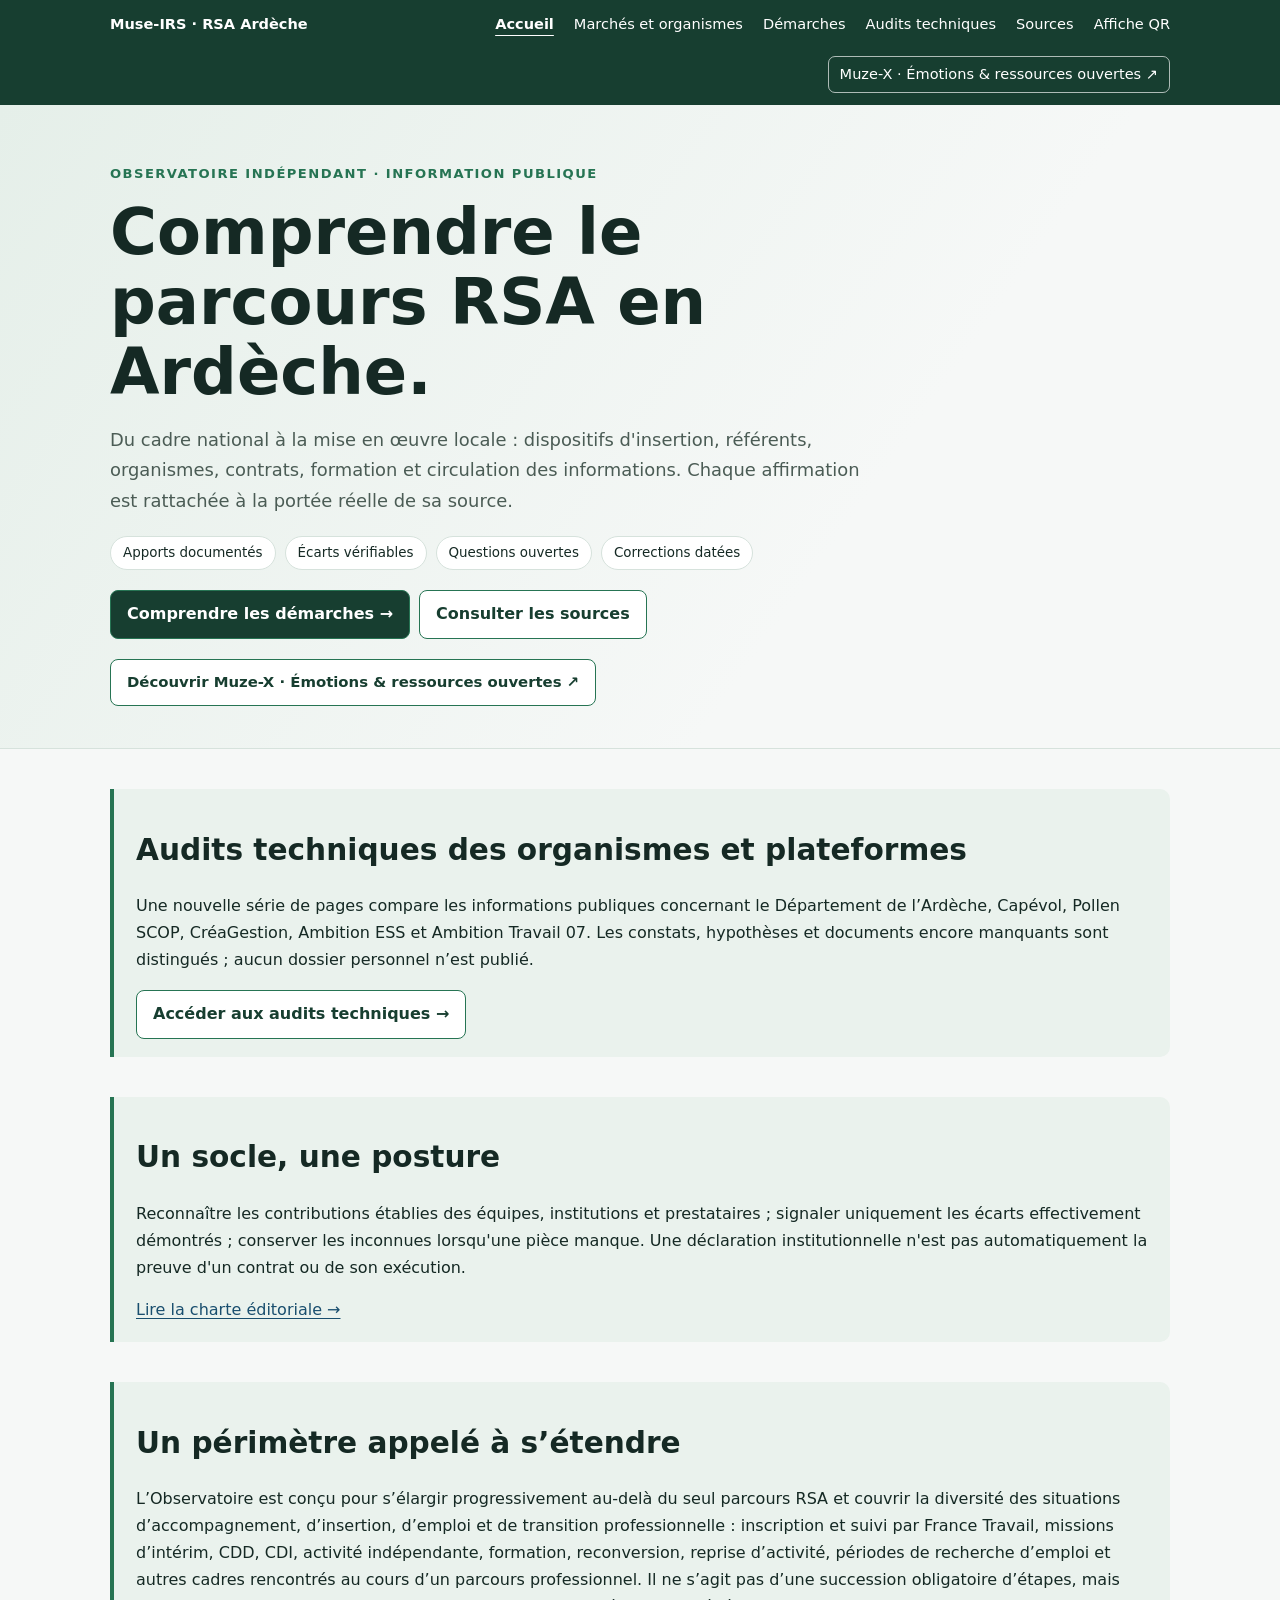
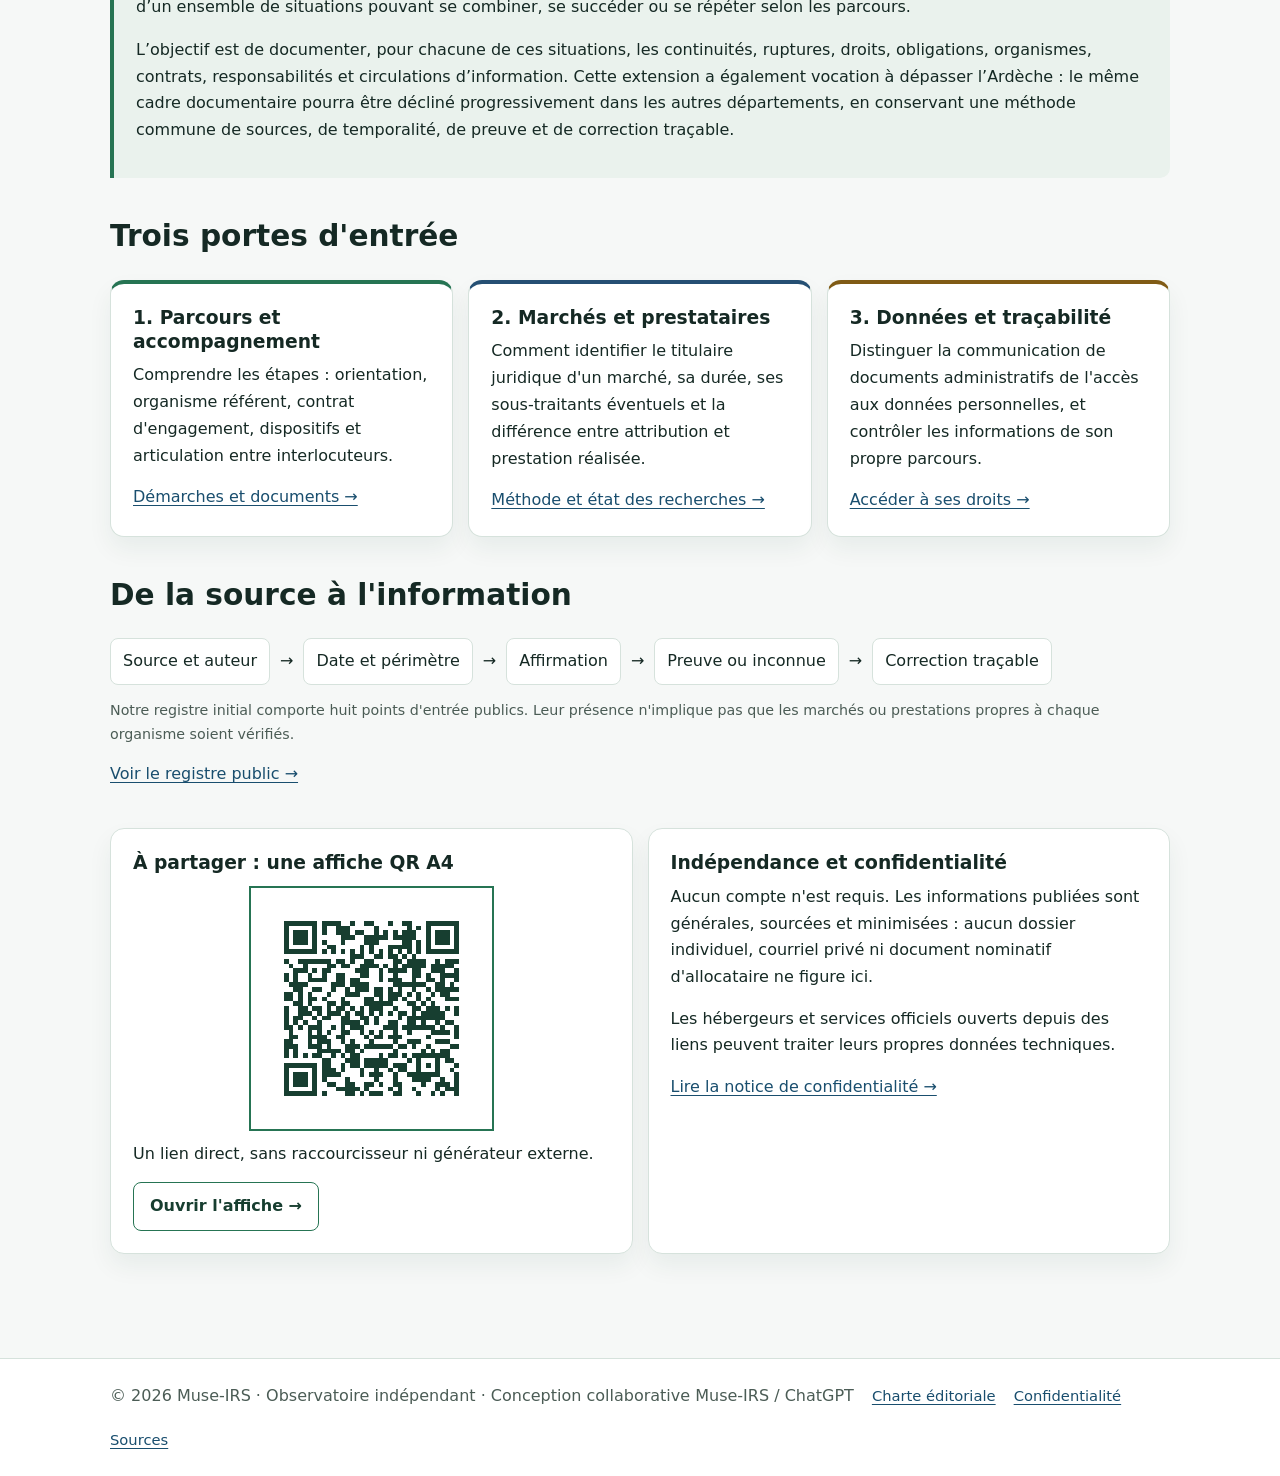
==== commit 61415151: "Reformulate observatory expansion beyond linear employment path" ====
--- a/index.html
+++ b/index.html
@@ -1 +1 @@
-<!doctype html><html lang="fr"><head><meta charset="utf-8"><meta name="viewport" content="width=device-width,initial-scale=1"><meta name="referrer" content="no-referrer"><meta name="robots" content="index,follow"><meta name="description" content="Comprendre le parcours RSA en Ardèche : orientation, référents, organismes, marchés, formation, droits et sources publiques."><link rel="canonical" href="https://muse-irs.github.io/ardeche-rsa-insertion-parcours-observatoire-public/"><link rel="stylesheet" href="assets/styles.css"><title>Observatoire public du parcours RSA — Ardèche</title></head><body><nav class="topnav" aria-label="Navigation principale"><div class="wrap"><a class="brand" href="./">Muse-IRS · RSA Ardèche</a><a href="./" aria-current="page">Accueil</a><a href="marches-prestataires.html">Marchés et organismes</a><a href="demarches.html">Démarches</a><a href="audit-technique-sites.html">Audits techniques</a><a href="sources.html">Sources</a><a href="affiche-qr-observatoire.html">Affiche QR</a><a class="cross-observatory" href="https://muse-irs.github.io/muze-x-emotions-open-resources/" rel="noopener noreferrer">Muze-X · Émotions & ressources ouvertes ↗</a></div></nav><header class="hero"><div class="wrap"><p class="eyebrow">Observatoire indépendant · Information publique</p><h1>Comprendre le parcours RSA en Ardèche.</h1><p class="lead">Du cadre national à la mise en œuvre locale : dispositifs d'insertion, référents, organismes, contrats, formation et circulation des informations. Chaque affirmation est rattachée à la portée réelle de sa source.</p><div class="pills"><span class="pill">Apports documentés</span><span class="pill">Écarts vérifiables</span><span class="pill">Questions ouvertes</span><span class="pill">Corrections datées</span></div><div class="actions"><a class="button primary" href="demarches.html">Comprendre les démarches →</a><a class="button" href="sources.html">Consulter les sources</a></div><p class="observatory-link"><a class="button" href="https://muse-irs.github.io/muze-x-emotions-open-resources/" rel="noopener noreferrer">Découvrir Muze-X · Émotions & ressources ouvertes ↗</a></p></div></header><main class="wrap"><section class="notice"><h2>Audits techniques des organismes et plateformes</h2><p>Une nouvelle série de pages compare les informations publiques concernant le Département de l’Ardèche, Capévol, Pollen SCOP, CréaGestion, Ambition ESS et Ambition Travail 07. Les constats, hypothèses et documents encore manquants sont distingués ; aucun dossier personnel n’est publié.</p><a class="button" href="audit-technique-sites.html">Accéder aux audits techniques →</a></section><section class="notice"><h2>Un socle, une posture</h2><p>Reconnaître les contributions établies des équipes, institutions et prestataires ; signaler uniquement les écarts effectivement démontrés ; conserver les inconnues lorsqu'une pièce manque. Une déclaration institutionnelle n'est pas automatiquement la preuve d'un contrat ou de son exécution.</p><a href="charte-editoriale.html">Lire la charte éditoriale →</a></section><section class="notice"><h2>Un périmètre appelé à s’étendre</h2><p>L’Observatoire est conçu pour s’élargir progressivement au-delà du seul parcours RSA : accompagnement par France Travail, intérim, CDD, CDI et, plus largement, l’ensemble des cadres possibles d’activité, d’emploi, de transition et d’accompagnement. L’objectif est de pouvoir suivre les continuités, ruptures, droits, organismes et responsabilités à chaque étape d’un parcours.</p><p>Cette extension a également vocation à dépasser l’Ardèche : le même cadre documentaire pourra être décliné progressivement dans les autres départements, en conservant une méthode commune de sources, de temporalité, de preuve et de correction traçable.</p></section><section><h2>Trois portes d'entrée</h2><div class="grid"><article class="card good"><h3>1. Parcours et accompagnement</h3><p>Comprendre les étapes : orientation, organisme référent, contrat d'engagement, dispositifs et articulation entre interlocuteurs.</p><a href="demarches.html">Démarches et documents →</a></article><article class="card evidence"><h3>2. Marchés et prestataires</h3><p>Comment identifier le titulaire juridique d'un marché, sa durée, ses sous-traitants éventuels et la différence entre attribution et prestation réalisée.</p><a href="marches-prestataires.html">Méthode et état des recherches →</a></article><article class="card unknown"><h3>3. Données et traçabilité</h3><p>Distinguer la communication de documents administratifs de l'accès aux données personnelles, et contrôler les informations de son propre parcours.</p><a href="demarches.html#donnees">Accéder à ses droits →</a></article></div></section><section><h2>De la source à l'information</h2><div class="flow"><span>Source et auteur</span>→<span>Date et périmètre</span>→<span>Affirmation</span>→<span>Preuve ou inconnue</span>→<span>Correction traçable</span></div><p class="small">Notre registre initial comporte huit points d'entrée publics. Leur présence n'implique pas que les marchés ou prestations propres à chaque organisme soient vérifiés.</p><a href="sources.html">Voir le registre public →</a></section><section class="grid two"><article class="card"><h3>À partager : une affiche QR A4</h3><img class="qr-preview" src="assets/qr-observatoire.svg" alt="Code QR vers l'accueil de cet observatoire" width="245" height="245"><p>Un lien direct, sans raccourcisseur ni générateur externe.</p><a class="button" href="affiche-qr-observatoire.html">Ouvrir l'affiche →</a></article><article class="card"><h3>Indépendance et confidentialité</h3><p>Aucun compte n'est requis. Les informations publiées sont générales, sourcées et minimisées : aucun dossier individuel, courriel privé ni document nominatif d'allocataire ne figure ici.</p><p>Les hébergeurs et services officiels ouverts depuis des liens peuvent traiter leurs propres données techniques.</p><a href="privacy.html">Lire la notice de confidentialité →</a></article></section></main><footer><div class="wrap"><span>© 2026 Muse-IRS · Observatoire indépendant · Conception collaborative Muse-IRS / ChatGPT</span><a href="charte-editoriale.html">Charte éditoriale</a><a href="privacy.html">Confidentialité</a><a href="sources.html">Sources</a></div></footer></body></html>+<!doctype html><html lang="fr"><head><meta charset="utf-8"><meta name="viewport" content="width=device-width,initial-scale=1"><meta name="referrer" content="no-referrer"><meta name="robots" content="index,follow"><meta name="description" content="Comprendre le parcours RSA en Ardèche : orientation, référents, organismes, marchés, formation, droits et sources publiques."><link rel="canonical" href="https://muse-irs.github.io/ardeche-rsa-insertion-parcours-observatoire-public/"><link rel="stylesheet" href="assets/styles.css"><title>Observatoire public du parcours RSA — Ardèche</title></head><body><nav class="topnav" aria-label="Navigation principale"><div class="wrap"><a class="brand" href="./">Muse-IRS · RSA Ardèche</a><a href="./" aria-current="page">Accueil</a><a href="marches-prestataires.html">Marchés et organismes</a><a href="demarches.html">Démarches</a><a href="audit-technique-sites.html">Audits techniques</a><a href="sources.html">Sources</a><a href="affiche-qr-observatoire.html">Affiche QR</a><a class="cross-observatory" href="https://muse-irs.github.io/muze-x-emotions-open-resources/" rel="noopener noreferrer">Muze-X · Émotions & ressources ouvertes ↗</a></div></nav><header class="hero"><div class="wrap"><p class="eyebrow">Observatoire indépendant · Information publique</p><h1>Comprendre le parcours RSA en Ardèche.</h1><p class="lead">Du cadre national à la mise en œuvre locale : dispositifs d'insertion, référents, organismes, contrats, formation et circulation des informations. Chaque affirmation est rattachée à la portée réelle de sa source.</p><div class="pills"><span class="pill">Apports documentés</span><span class="pill">Écarts vérifiables</span><span class="pill">Questions ouvertes</span><span class="pill">Corrections datées</span></div><div class="actions"><a class="button primary" href="demarches.html">Comprendre les démarches →</a><a class="button" href="sources.html">Consulter les sources</a></div><p class="observatory-link"><a class="button" href="https://muse-irs.github.io/muze-x-emotions-open-resources/" rel="noopener noreferrer">Découvrir Muze-X · Émotions & ressources ouvertes ↗</a></p></div></header><main class="wrap"><section class="notice"><h2>Audits techniques des organismes et plateformes</h2><p>Une nouvelle série de pages compare les informations publiques concernant le Département de l’Ardèche, Capévol, Pollen SCOP, CréaGestion, Ambition ESS et Ambition Travail 07. Les constats, hypothèses et documents encore manquants sont distingués ; aucun dossier personnel n’est publié.</p><a class="button" href="audit-technique-sites.html">Accéder aux audits techniques →</a></section><section class="notice"><h2>Un socle, une posture</h2><p>Reconnaître les contributions établies des équipes, institutions et prestataires ; signaler uniquement les écarts effectivement démontrés ; conserver les inconnues lorsqu'une pièce manque. Une déclaration institutionnelle n'est pas automatiquement la preuve d'un contrat ou de son exécution.</p><a href="charte-editoriale.html">Lire la charte éditoriale →</a></section><section class="notice"><h2>Un périmètre appelé à s’étendre</h2><p>L’Observatoire est conçu pour s’élargir progressivement au-delà du seul parcours RSA et couvrir la diversité des situations d’accompagnement, d’insertion, d’emploi et de transition professionnelle : inscription et suivi par France Travail, missions d’intérim, CDD, CDI, activité indépendante, formation, reconversion, reprise d’activité, périodes de recherche d’emploi et autres cadres rencontrés au cours d’un parcours professionnel. Il ne s’agit pas d’une succession obligatoire d’étapes, mais d’un ensemble de situations pouvant se combiner, se succéder ou se répéter selon les parcours.</p><p>L’objectif est de documenter, pour chacune de ces situations, les continuités, ruptures, droits, obligations, organismes, contrats, responsabilités et circulations d’information. Cette extension a également vocation à dépasser l’Ardèche : le même cadre documentaire pourra être décliné progressivement dans les autres départements, en conservant une méthode commune de sources, de temporalité, de preuve et de correction traçable.</p></section><section><h2>Trois portes d'entrée</h2><div class="grid"><article class="card good"><h3>1. Parcours et accompagnement</h3><p>Comprendre les étapes : orientation, organisme référent, contrat d'engagement, dispositifs et articulation entre interlocuteurs.</p><a href="demarches.html">Démarches et documents →</a></article><article class="card evidence"><h3>2. Marchés et prestataires</h3><p>Comment identifier le titulaire juridique d'un marché, sa durée, ses sous-traitants éventuels et la différence entre attribution et prestation réalisée.</p><a href="marches-prestataires.html">Méthode et état des recherches →</a></article><article class="card unknown"><h3>3. Données et traçabilité</h3><p>Distinguer la communication de documents administratifs de l'accès aux données personnelles, et contrôler les informations de son propre parcours.</p><a href="demarches.html#donnees">Accéder à ses droits →</a></article></div></section><section><h2>De la source à l'information</h2><div class="flow"><span>Source et auteur</span>→<span>Date et périmètre</span>→<span>Affirmation</span>→<span>Preuve ou inconnue</span>→<span>Correction traçable</span></div><p class="small">Notre registre initial comporte huit points d'entrée publics. Leur présence n'implique pas que les marchés ou prestations propres à chaque organisme soient vérifiés.</p><a href="sources.html">Voir le registre public →</a></section><section class="grid two"><article class="card"><h3>À partager : une affiche QR A4</h3><img class="qr-preview" src="assets/qr-observatoire.svg" alt="Code QR vers l'accueil de cet observatoire" width="245" height="245"><p>Un lien direct, sans raccourcisseur ni générateur externe.</p><a class="button" href="affiche-qr-observatoire.html">Ouvrir l'affiche →</a></article><article class="card"><h3>Indépendance et confidentialité</h3><p>Aucun compte n'est requis. Les informations publiées sont générales, sourcées et minimisées : aucun dossier individuel, courriel privé ni document nominatif d'allocataire ne figure ici.</p><p>Les hébergeurs et services officiels ouverts depuis des liens peuvent traiter leurs propres données techniques.</p><a href="privacy.html">Lire la notice de confidentialité →</a></article></section></main><footer><div class="wrap"><span>© 2026 Muse-IRS · Observatoire indépendant · Conception collaborative Muse-IRS / ChatGPT</span><a href="charte-editoriale.html">Charte éditoriale</a><a href="privacy.html">Confidentialité</a><a href="sources.html">Sources</a></div></footer></body></html>
